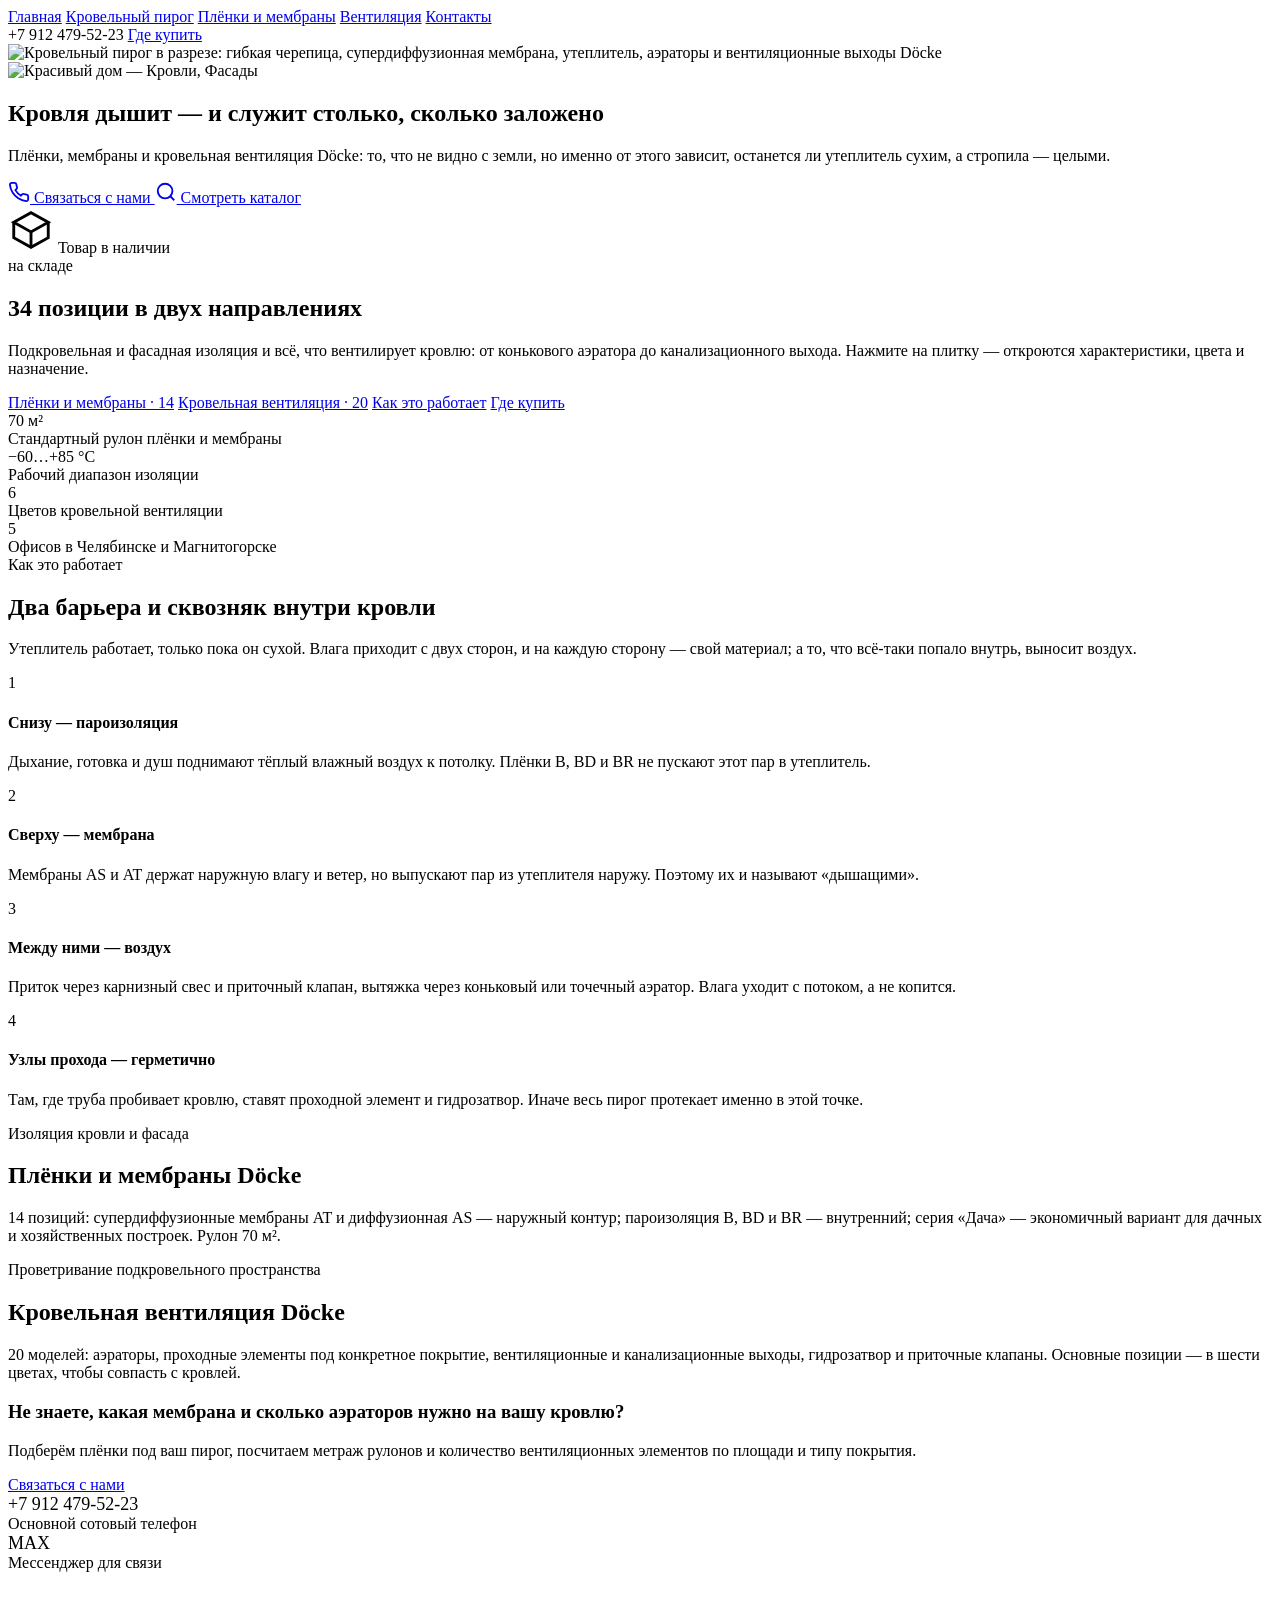
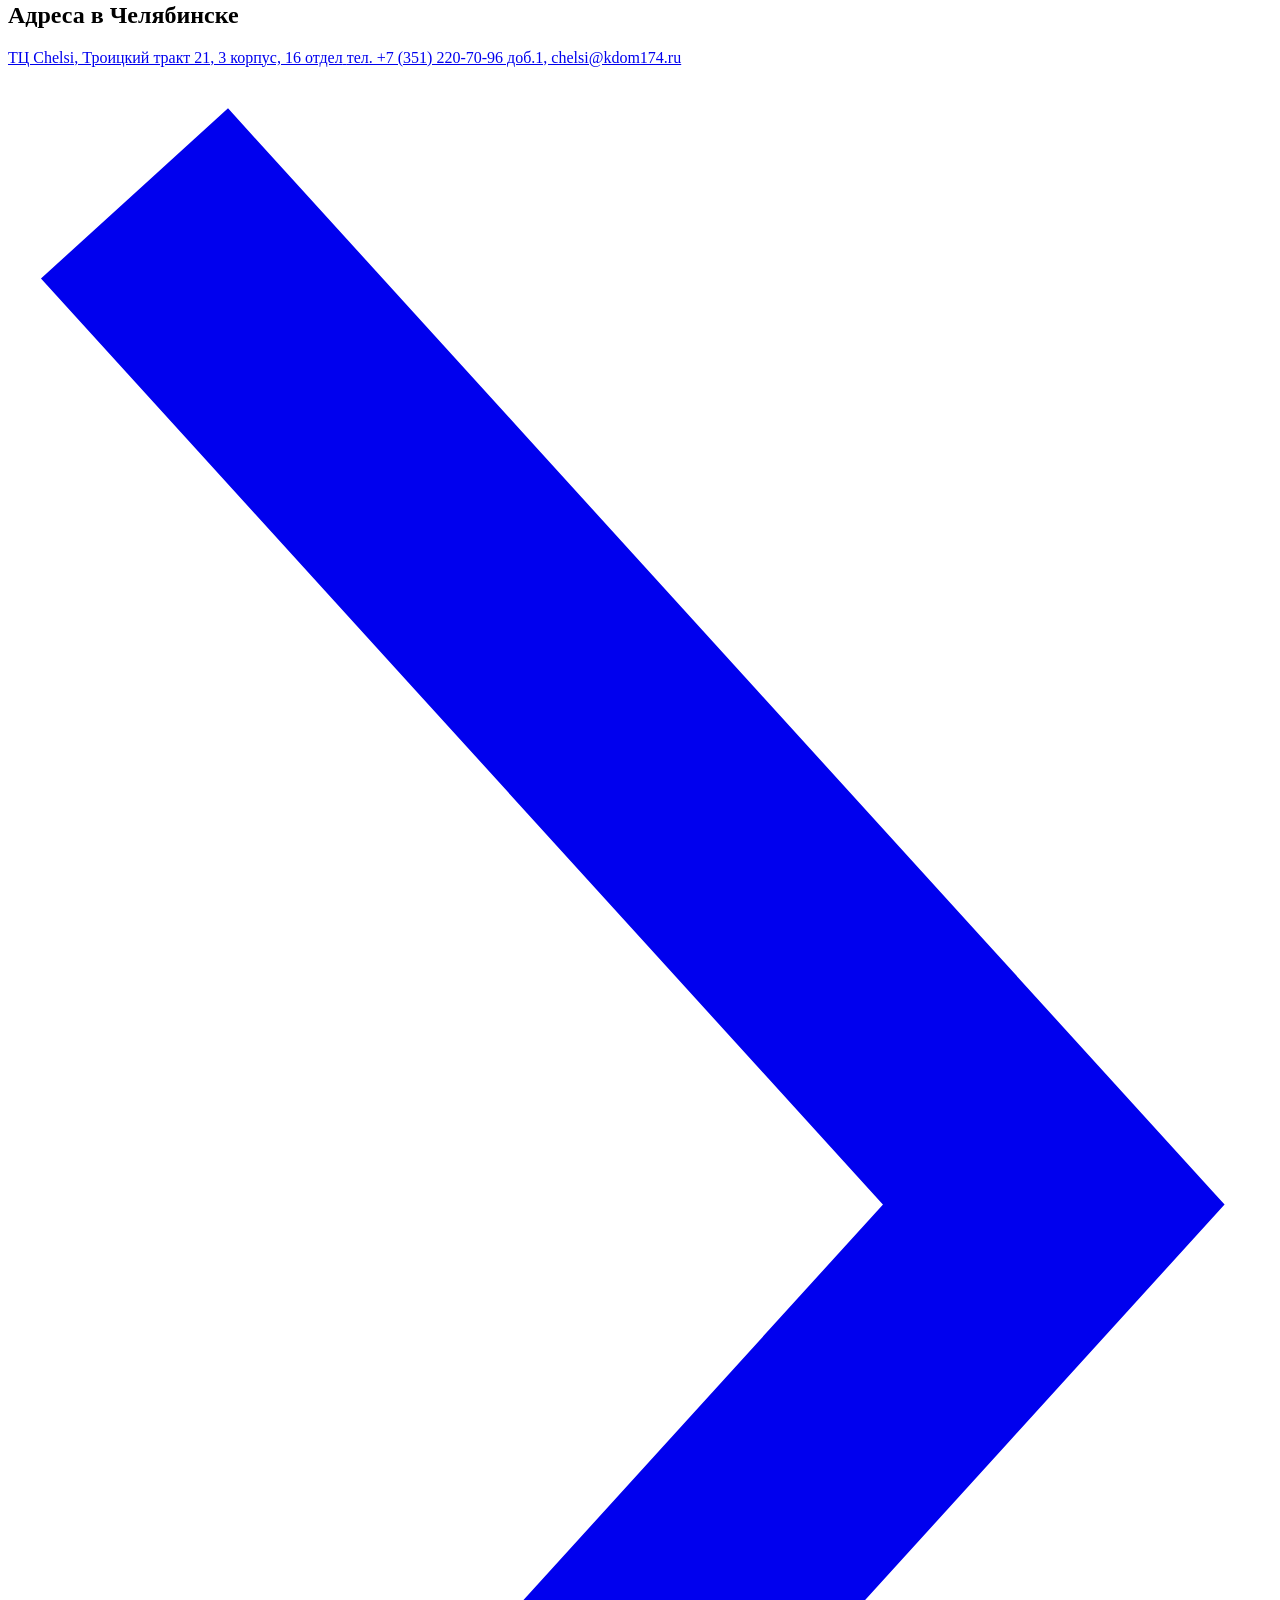
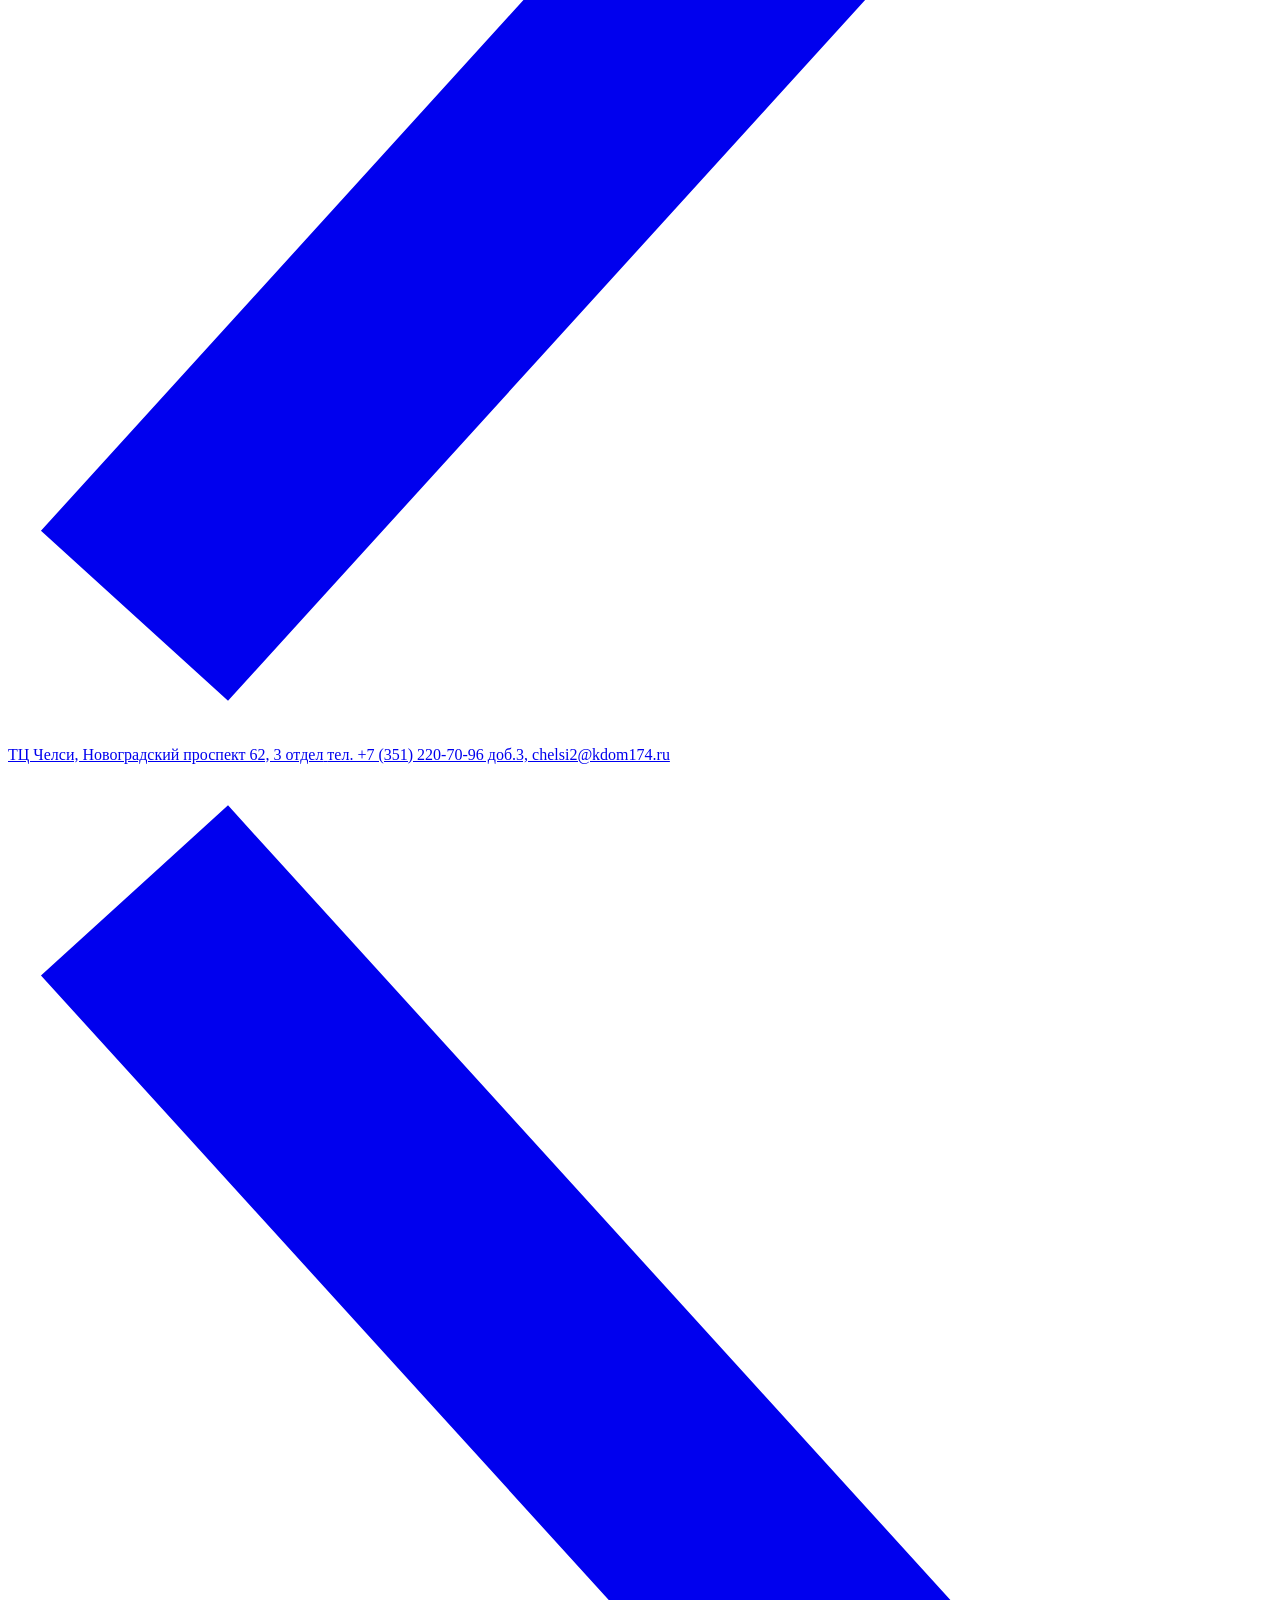
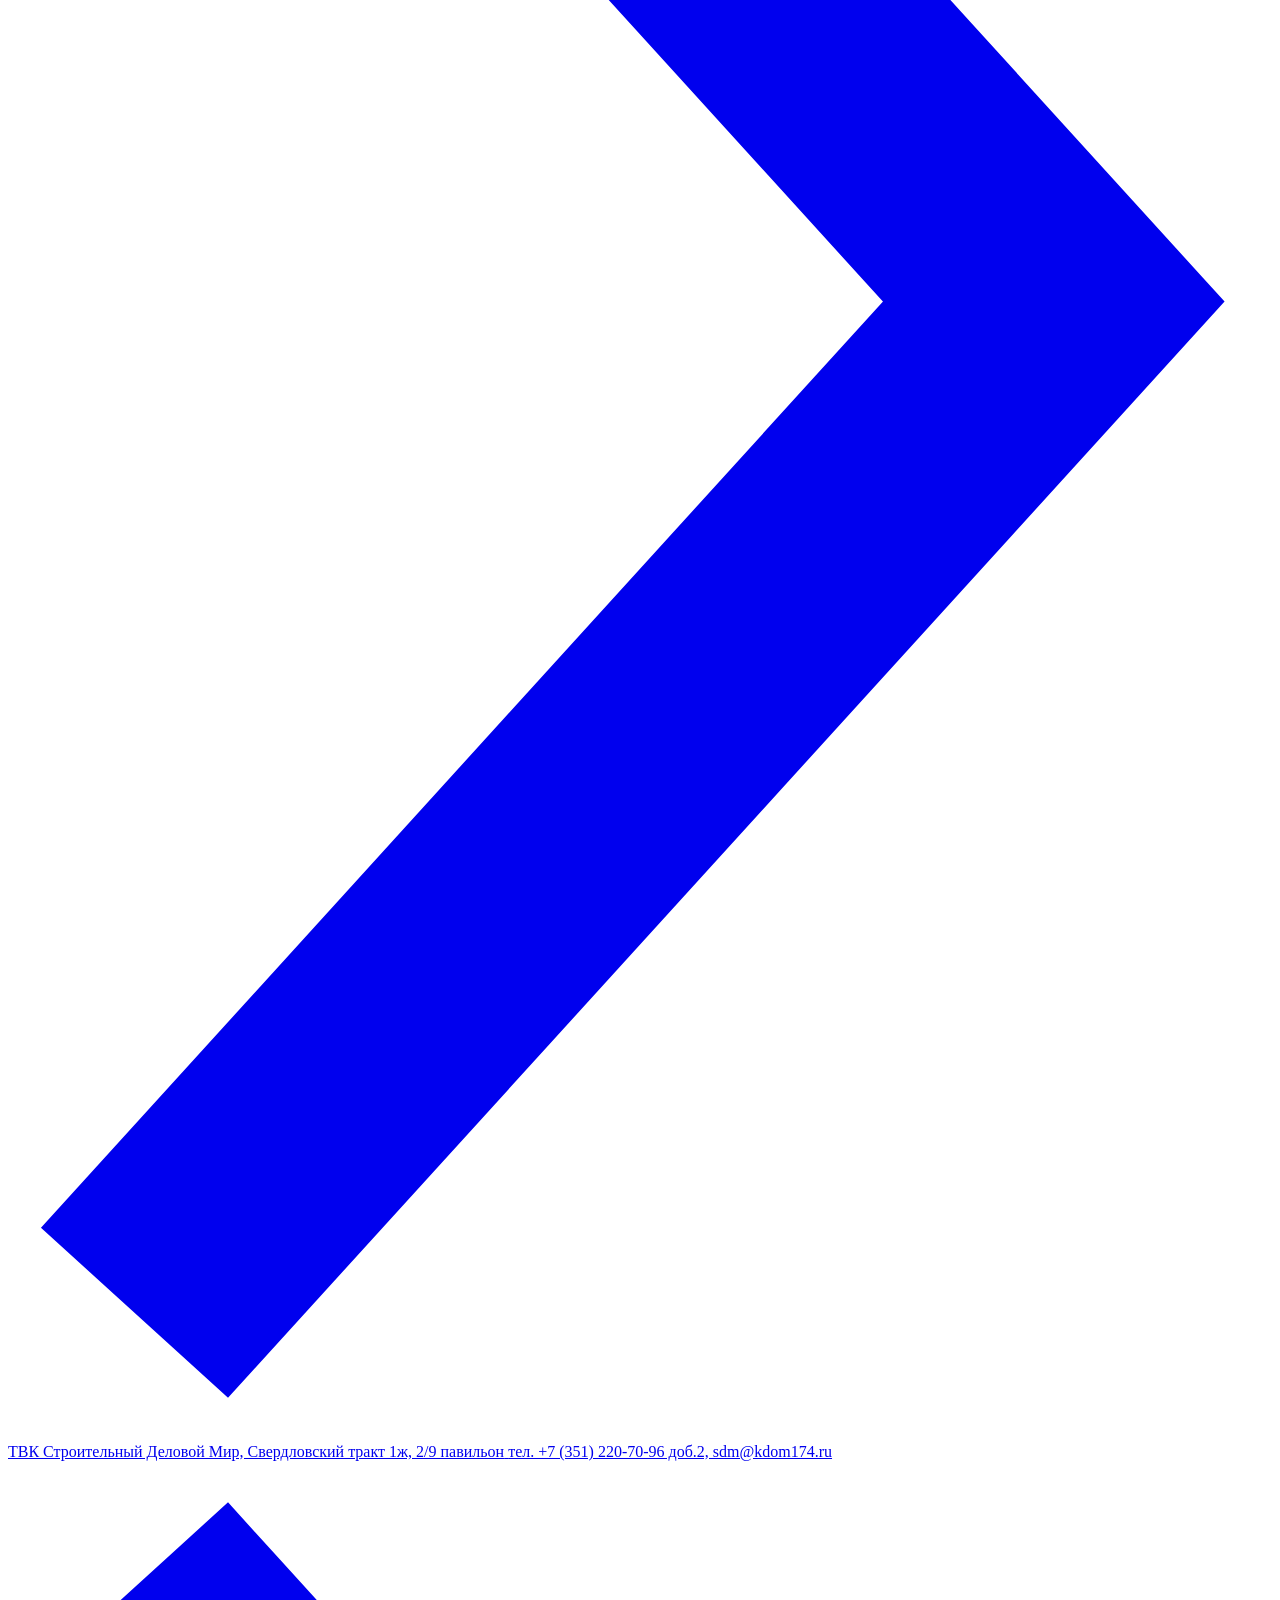
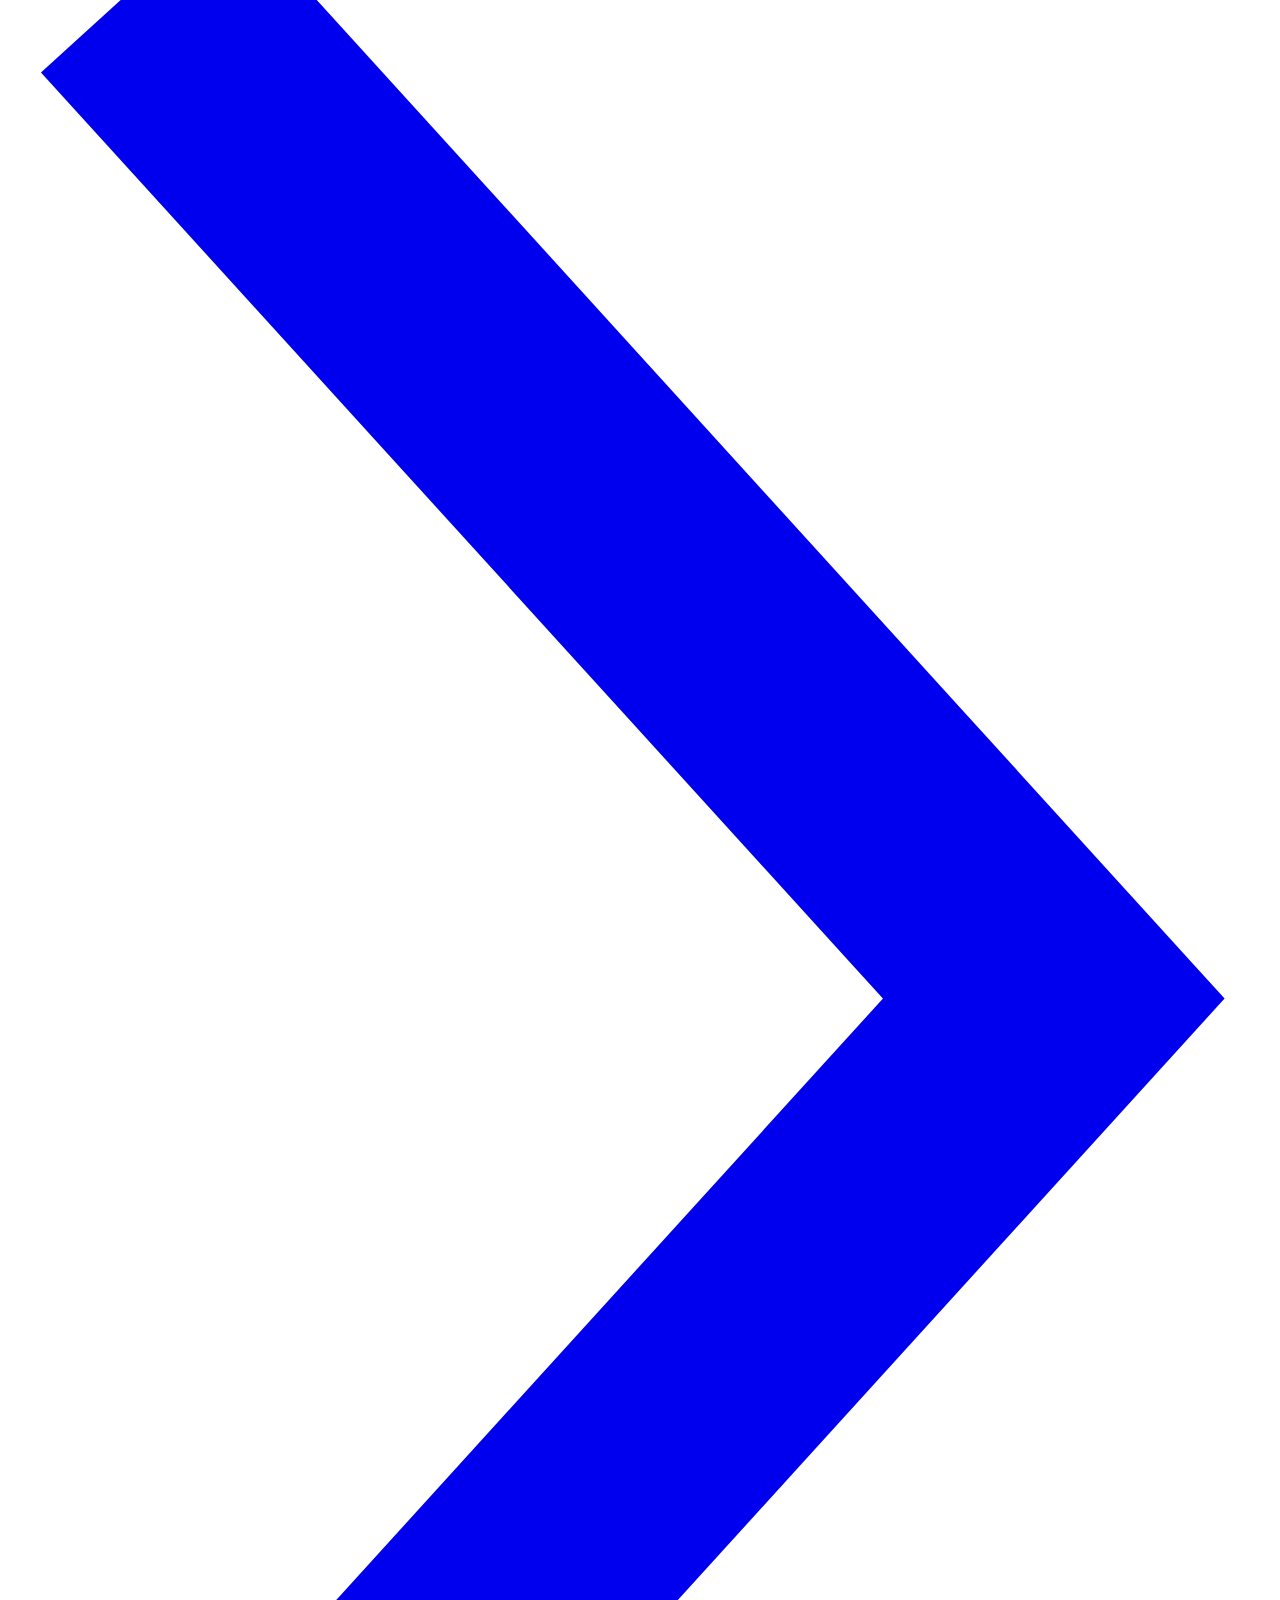
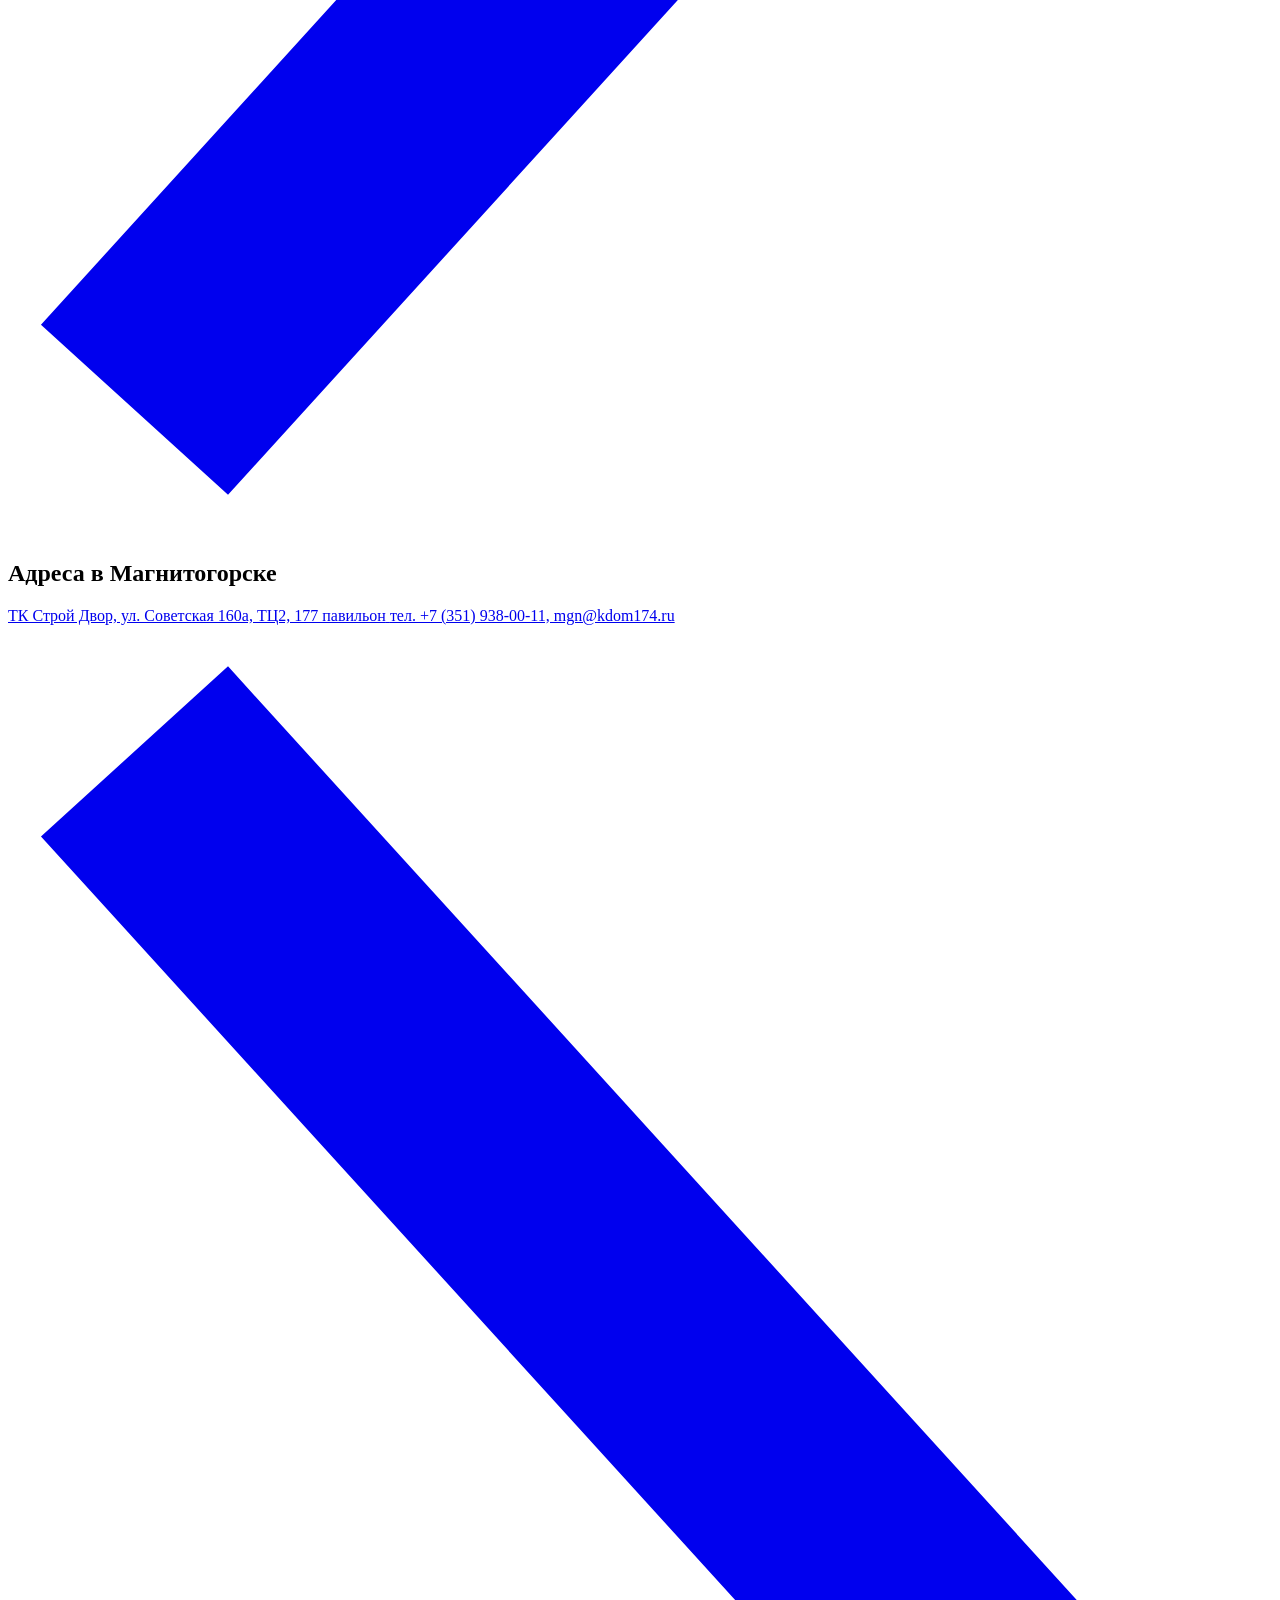
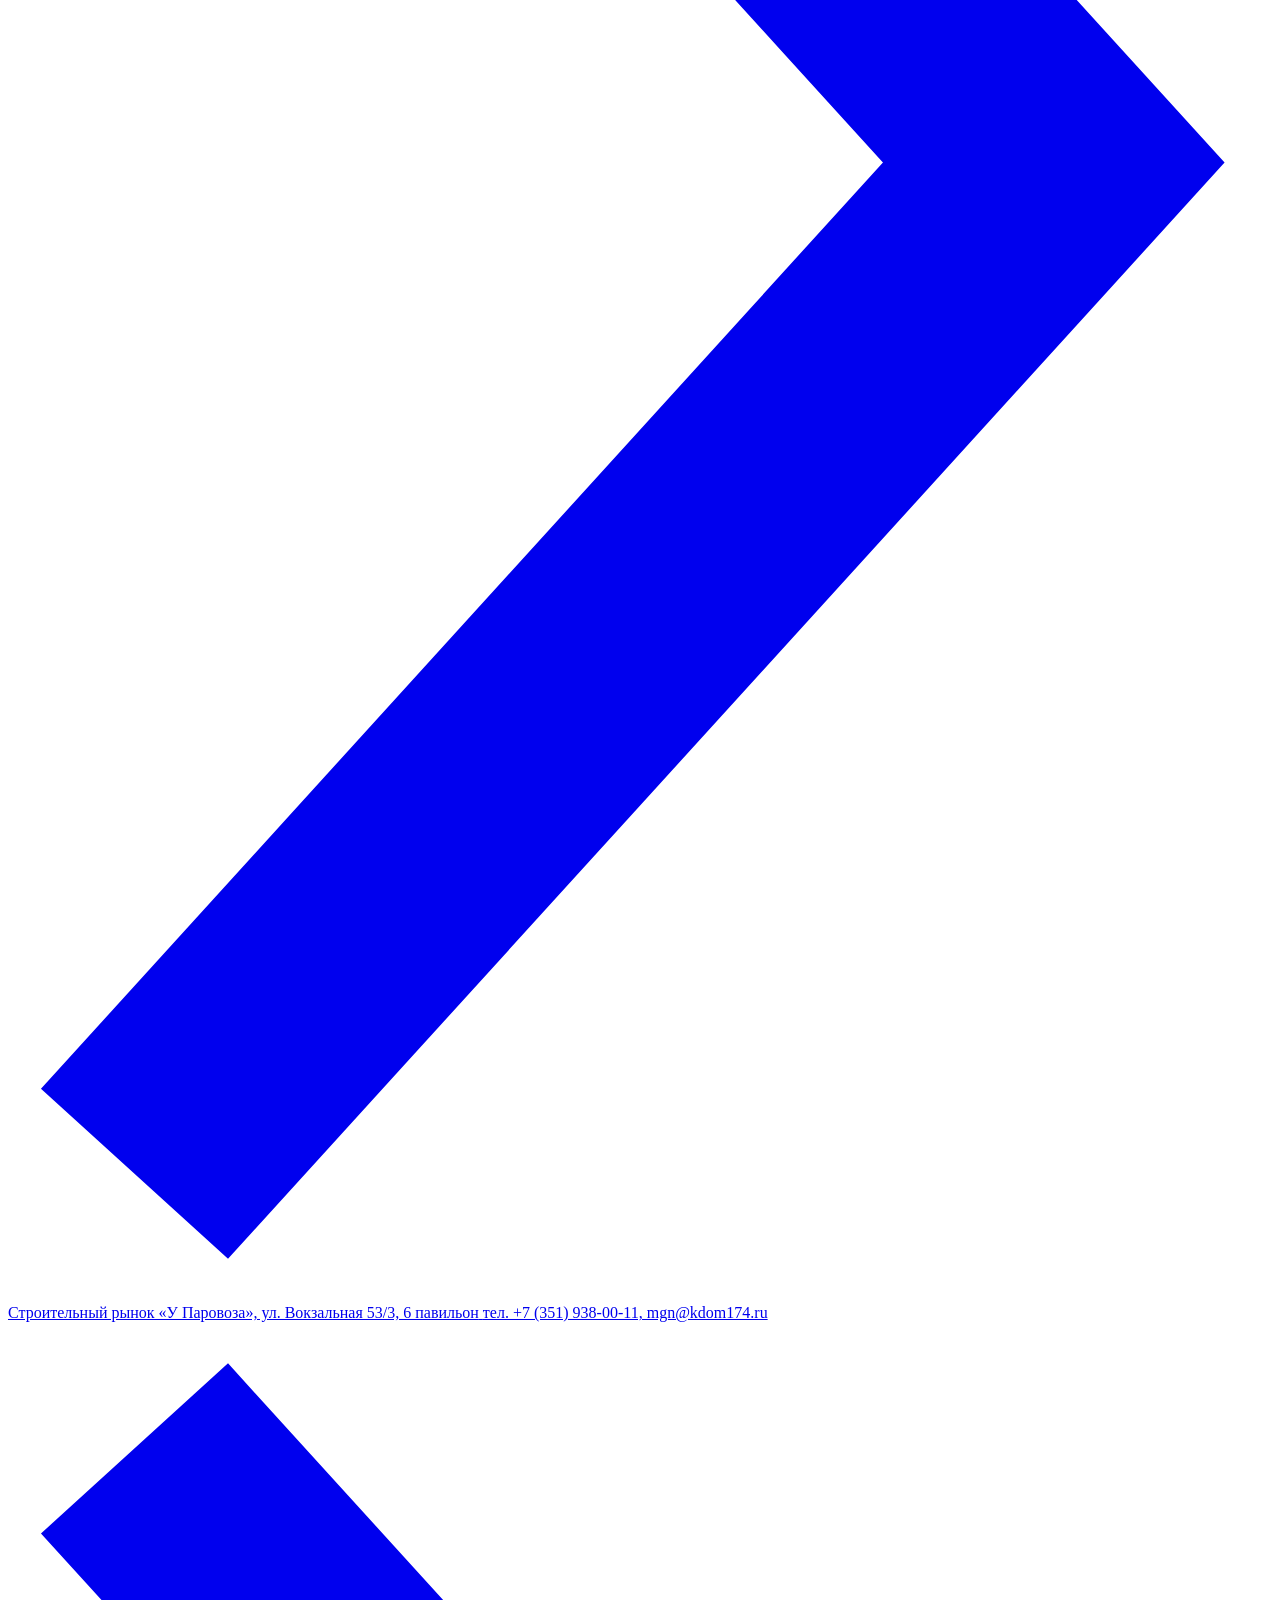
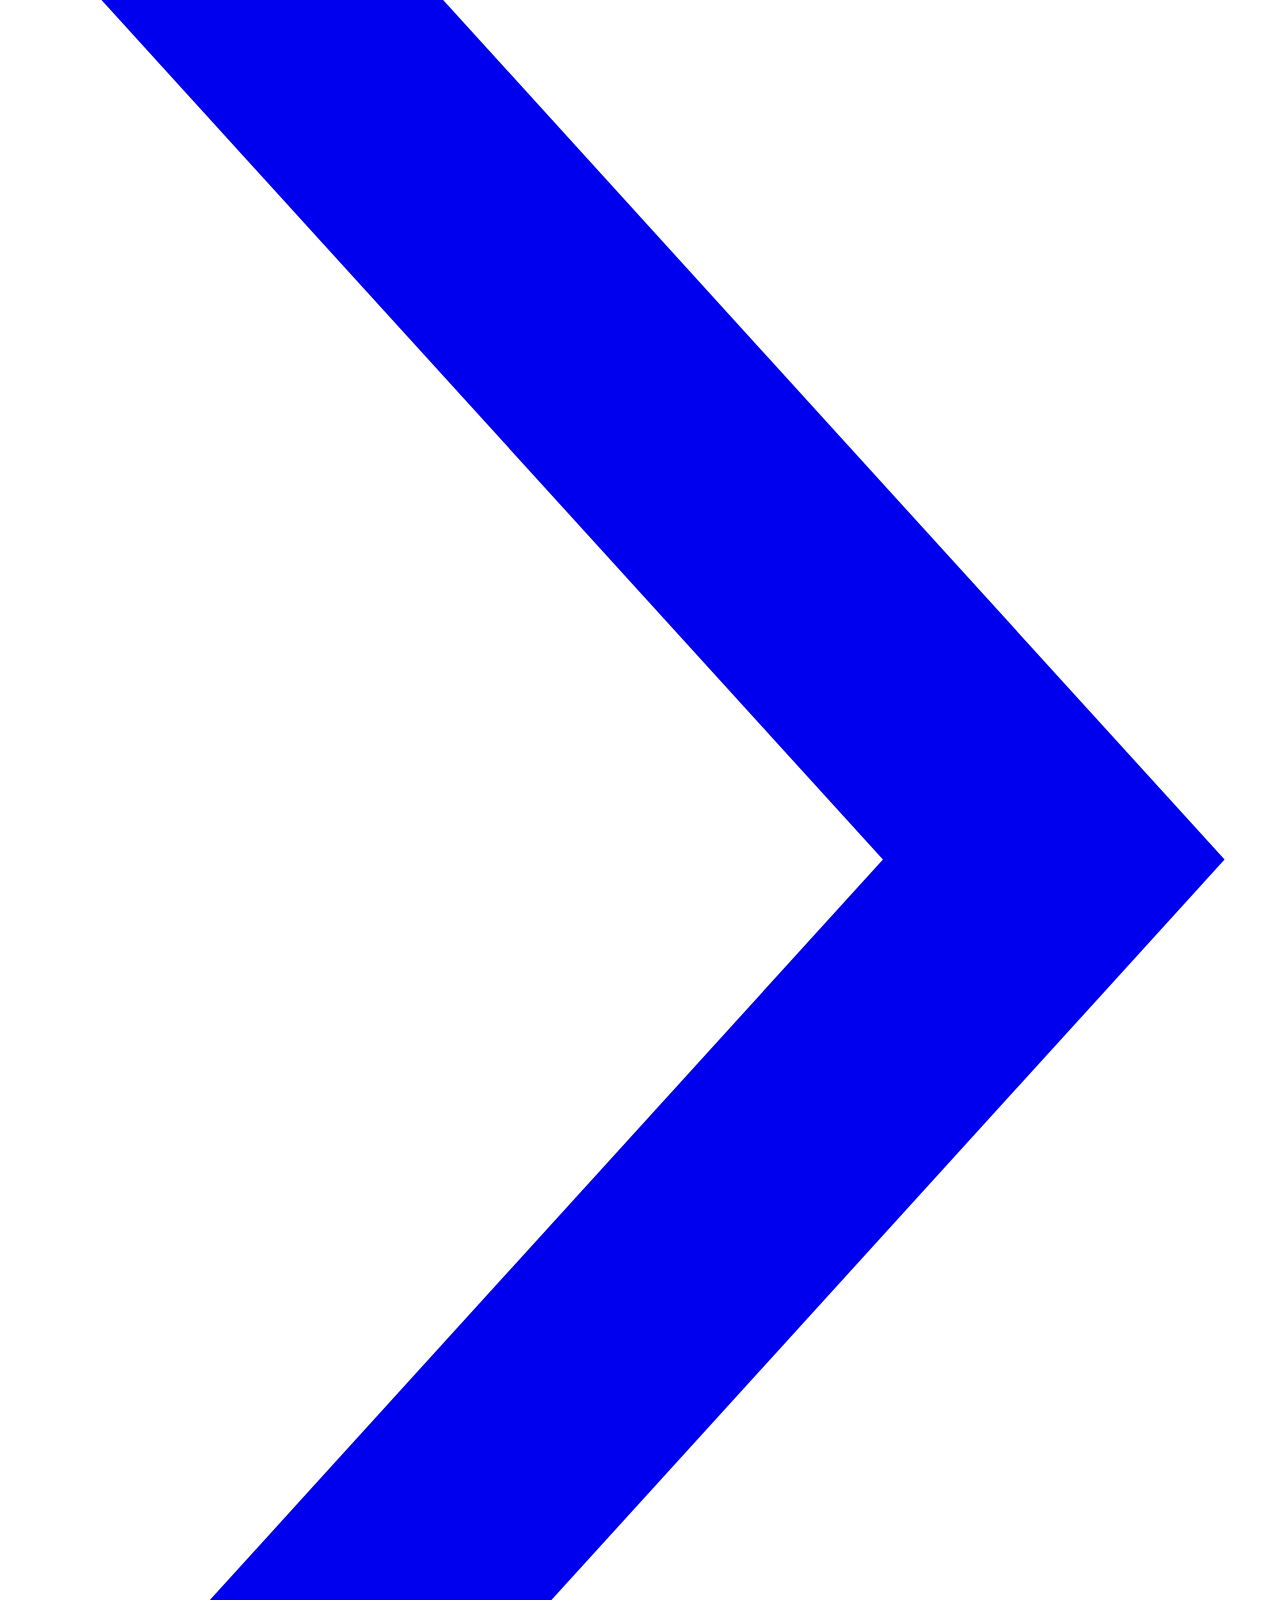
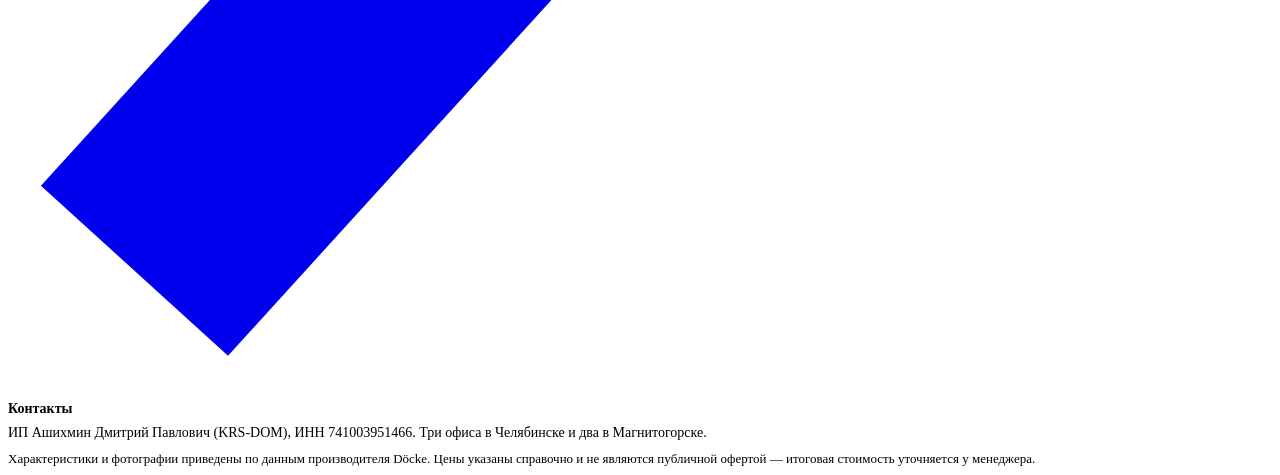
==== index.html @ 04b36fce "Плёнки, мембраны и вентиляция Döcke — страница" ====
<!doctype html>
<html lang="ru">
<head>
<meta charset="UTF-8">
<meta name="viewport" content="width=device-width, initial-scale=1">
<title>Плёнки, мембраны и кровельная вентиляция Döcke — купить в Челябинске и Магнитогорске | Красивый дом</title>
<meta name="description" content="Официальный дилер Döcke в Челябинске и Магнитогорске. Супердиффузионные мембраны AT и AS, пароизоляция BD, BR и B, серия «Дача», коньковые и точечные аэраторы, проходные элементы, вентиляционные и канализационные выходы. Характеристики, цвета, адреса офисов.">
<link rel="preconnect" href="https://fonts.googleapis.com">
<link href="https://fonts.googleapis.com/css2?family=Noto+Sans:wght@400;500;700;800&subset=cyrillic&display=swap" rel="stylesheet">
<link rel="stylesheet" href="assets/style.css?v=1">
</head>
<body>

<header class="site-header">
  <div class="container header-inner">
    <nav class="main-nav">
      <a href="#top">Главная</a>
      <a href="#pirog">Кровельный пирог</a>
      <a href="#films">Плёнки и мембраны</a>
      <a href="#vent">Вентиляция</a>
      <a href="#contacts">Контакты</a>
    </nav>
    <div class="header-contacts">
      <span class="header-phone">+7 912 479-52-23</span>
      <a href="#contacts" class="btn">Где купить</a>
    </div>
  </div>
</header>

<section class="hero-v2" id="top">
  <img class="hero-v2-bg" src="assets/images/hero/hero-krovelnyy-pirog.jpg" alt="Кровельный пирог в разрезе: гибкая черепица, супердиффузионная мембрана, утеплитель, аэраторы и вентиляционные выходы Döcke" style="object-position: 62% 50%">
  <div class="hero-v2-logo">
    <img src="assets/images/logo-krasiviydom-white.png" alt="Красивый дом — Кровли, Фасады">
  </div>
  <div class="container hero-v2-inner">
    <div class="hero-v2-text">
      <h1>Кровля дышит — <span class="accent">и служит столько, сколько заложено</span></h1>
      <div class="hero-v2-rule"></div>
      <p>Плёнки, мембраны и кровельная вентиляция Döcke: то, что не видно с земли, но именно от этого зависит, останется ли утеплитель сухим, а стропила — целыми.</p>
    </div>

    <div class="hero-v2-bottom">
      <div class="hero-v2-actions">
        <a href="#contacts" class="btn">
          <svg width="22" height="22" viewBox="0 0 24 24" fill="none" stroke="currentColor" stroke-width="2"><path d="M22 16.92v3a2 2 0 0 1-2.18 2 19.79 19.79 0 0 1-8.63-3.07 19.5 19.5 0 0 1-6-6 19.79 19.79 0 0 1-3.07-8.67A2 2 0 0 1 4.11 2h3a2 2 0 0 1 2 1.72c.127.96.362 1.903.7 2.81a2 2 0 0 1-.45 2.11L8.09 9.91a16 16 0 0 0 6 6l1.27-1.27a2 2 0 0 1 2.11-.45c.907.338 1.85.573 2.81.7A2 2 0 0 1 22 16.92Z"/></svg>
          Связаться с нами
        </a>
        <a href="#films" class="btn-outline">
          <svg width="22" height="22" viewBox="0 0 24 24" fill="none" stroke="currentColor" stroke-width="2"><circle cx="11" cy="11" r="8"/><path d="m21 21-4.35-4.35"/></svg>
          Смотреть каталог
        </a>
      </div>
      <div class="hero-v2-stock">
        <svg width="46" height="46" viewBox="0 0 24 24" fill="none" stroke="currentColor" stroke-width="1.5"><path d="M21 8 12 3 3 8l9 5 9-5Z"/><path d="M3 8v8l9 5 9-5V8"/><path d="M12 13v8"/></svg>
        <span>Товар в наличии<br>на складе</span>
      </div>
    </div>
  </div>
</section>

<section>
  <div class="container">
    <h2 class="section-title">34 позиции в двух направлениях</h2>
    <p class="section-sub">Подкровельная и фасадная изоляция и всё, что вентилирует кровлю: от конькового аэратора до канализационного выхода. Нажмите на плитку — откроются характеристики, цвета и назначение.</p>

    <div class="quick-nav">
      <a href="#films">Плёнки и мембраны · 14</a>
      <a href="#vent">Кровельная вентиляция · 20</a>
      <a href="#pirog">Как это работает</a>
      <a href="#contacts">Где купить</a>
    </div>

    <div class="spec-grid" style="margin-top:0">
      <div class="spec-item"><div class="val">70 м²</div><div class="lbl">Стандартный рулон плёнки и мембраны</div></div>
      <div class="spec-item"><div class="val">−60…+85 °C</div><div class="lbl">Рабочий диапазон изоляции</div></div>
      <div class="spec-item"><div class="val">6</div><div class="lbl">Цветов кровельной вентиляции</div></div>
      <div class="spec-item"><div class="val">5</div><div class="lbl">Офисов в Челябинске и Магнитогорске</div></div>
    </div>
  </div>
</section>

<section class="alt" id="pirog">
  <div class="container">
    <div><span class="tag">Как это работает</span></div>
    <h2 class="section-title">Два барьера и сквозняк внутри кровли</h2>
    <p class="section-sub">Утеплитель работает, только пока он сухой. Влага приходит с двух сторон, и на каждую сторону — свой материал; а то, что всё-таки попало внутрь, выносит воздух.</p>
    <div class="advantages">
      <div class="advantage">
        <div class="num">1</div>
        <h4>Снизу — пароизоляция</h4>
        <p>Дыхание, готовка и душ поднимают тёплый влажный воздух к потолку. Плёнки B, BD и BR не пускают этот пар в утеплитель.</p>
      </div>
      <div class="advantage">
        <div class="num">2</div>
        <h4>Сверху — мембрана</h4>
        <p>Мембраны AS и AT держат наружную влагу и ветер, но выпускают пар из утеплителя наружу. Поэтому их и называют «дышащими».</p>
      </div>
      <div class="advantage">
        <div class="num">3</div>
        <h4>Между ними — воздух</h4>
        <p>Приток через карнизный свес и приточный клапан, вытяжка через коньковый или точечный аэратор. Влага уходит с потоком, а не копится.</p>
      </div>
      <div class="advantage">
        <div class="num">4</div>
        <h4>Узлы прохода — герметично</h4>
        <p>Там, где труба пробивает кровлю, ставят проходной элемент и гидрозатвор. Иначе весь пирог протекает именно в этой точке.</p>
      </div>
    </div>
  </div>
</section>

<section id="films">
  <div class="container">
    <div><span class="tag">Изоляция кровли и фасада</span></div>
    <h2 class="section-title">Плёнки и мембраны Döcke</h2>
    <p class="section-sub">14 позиций: супердиффузионные мембраны AT и диффузионная AS — наружный контур; пароизоляция B, BD и BR — внутренний; серия «Дача» — экономичный вариант для дачных и хозяйственных построек. Рулон 70 м².</p>
    <div id="films-grid"></div>
  </div>
</section>

<section class="alt" id="vent">
  <div class="container">
    <div><span class="tag">Проветривание подкровельного пространства</span></div>
    <h2 class="section-title">Кровельная вентиляция Döcke</h2>
    <p class="section-sub">20 моделей: аэраторы, проходные элементы под конкретное покрытие, вентиляционные и канализационные выходы, гидрозатвор и приточные клапаны. Основные позиции — в шести цветах, чтобы совпасть с кровлей.</p>
    <div id="vent-grid"></div>
  </div>
</section>

<section>
  <div class="container">
    <div class="cta-band">
      <div>
        <h3>Не знаете, какая мембрана и сколько аэраторов нужно на вашу кровлю?</h3>
        <p>Подберём плёнки под ваш пирог, посчитаем метраж рулонов и количество вентиляционных элементов по площади и типу покрытия.</p>
      </div>
      <a href="#contacts" class="btn">Связаться с нами</a>
    </div>
  </div>
</section>

<section class="addr-section" id="contacts">
  <div class="container">
    <div class="spec-grid" style="grid-template-columns: repeat(auto-fit, minmax(240px,1fr)); margin-bottom:30px">
      <div class="spec-item">
        <div class="val" style="font-size:18px">+7 912 479-52-23</div>
        <div class="lbl">Основной сотовый телефон</div>
      </div>
      <div class="spec-item">
        <div class="val" style="font-size:18px">MAX</div>
        <div class="lbl">Мессенджер для связи</div>
      </div>
    </div>

    <h2 class="addr-heading">Адреса в Челябинске</h2>
    <div class="addr-list">
      <a class="addr-btn" href="https://yandex.ru/maps/-/CPV6jSyN" target="_blank" rel="noopener">
        <span class="addr-btn-text">
          <span class="addr-btn-title">ТЦ Chelsi, Троицкий тракт 21, 3 корпус, 16 отдел</span>
          <span class="addr-btn-descr">тел. +7 (351) 220-70-96 доб.1, chelsi@kdom174.ru</span>
        </span>
        <span class="addr-btn-arrow"><svg viewBox="0 0 10 18" fill="none" xmlns="http://www.w3.org/2000/svg"><path d="M1.00071 1L8.27344 9L1.00071 17" stroke="currentColor" stroke-width="2"/></svg></span>
      </a>
      <a class="addr-btn" href="https://yandex.ru/maps/-/CPV6jDYJ" target="_blank" rel="noopener">
        <span class="addr-btn-text">
          <span class="addr-btn-title">ТЦ Челси, Новоградский проспект 62, 3 отдел</span>
          <span class="addr-btn-descr">тел. +7 (351) 220-70-96 доб.3, chelsi2@kdom174.ru</span>
        </span>
        <span class="addr-btn-arrow"><svg viewBox="0 0 10 18" fill="none" xmlns="http://www.w3.org/2000/svg"><path d="M1.00071 1L8.27344 9L1.00071 17" stroke="currentColor" stroke-width="2"/></svg></span>
      </a>
      <a class="addr-btn" href="https://yandex.ru/maps/-/CPV6jP55" target="_blank" rel="noopener">
        <span class="addr-btn-text">
          <span class="addr-btn-title">ТВК Строительный Деловой Мир, Свердловский тракт 1ж, 2/9 павильон</span>
          <span class="addr-btn-descr">тел. +7 (351) 220-70-96 доб.2, sdm@kdom174.ru</span>
        </span>
        <span class="addr-btn-arrow"><svg viewBox="0 0 10 18" fill="none" xmlns="http://www.w3.org/2000/svg"><path d="M1.00071 1L8.27344 9L1.00071 17" stroke="currentColor" stroke-width="2"/></svg></span>
      </a>
    </div>
    <h2 class="addr-heading">Адреса в Магнитогорске</h2>
    <div class="addr-list">
      <a class="addr-btn" href="https://yandex.ru/maps/-/CPV6fX35" target="_blank" rel="noopener">
        <span class="addr-btn-text">
          <span class="addr-btn-title">ТК Строй Двор, ул. Советская 160а, ТЦ2, 177 павильон</span>
          <span class="addr-btn-descr">тел. +7 (351) 938-00-11, mgn@kdom174.ru</span>
        </span>
        <span class="addr-btn-arrow"><svg viewBox="0 0 10 18" fill="none" xmlns="http://www.w3.org/2000/svg"><path d="M1.00071 1L8.27344 9L1.00071 17" stroke="currentColor" stroke-width="2"/></svg></span>
      </a>
      <a class="addr-btn" href="https://yandex.ru/maps/-/CPV6f85S" target="_blank" rel="noopener">
        <span class="addr-btn-text">
          <span class="addr-btn-title">Строительный рынок «У Паровоза», ул. Вокзальная 53/3, 6 павильон</span>
          <span class="addr-btn-descr">тел. +7 (351) 938-00-11, mgn@kdom174.ru</span>
        </span>
        <span class="addr-btn-arrow"><svg viewBox="0 0 10 18" fill="none" xmlns="http://www.w3.org/2000/svg"><path d="M1.00071 1L8.27344 9L1.00071 17" stroke="currentColor" stroke-width="2"/></svg></span>
      </a>
    </div>
  </div>
</section>

<footer class="site-footer">
  <div class="container">
    <h4 style="margin:0 0 8px;color:var(--gold);font-size:14px">Контакты</h4>
    <p style="margin:0;color:var(--muted);font-size:14px">ИП Ашихмин Дмитрий Павлович (KRS-DOM), ИНН 741003951466. Три офиса в Челябинске и два в Магнитогорске.</p>
    <p style="margin:10px 0 0;color:var(--muted-2);font-size:13px">Характеристики и фотографии приведены по данным производителя Döcke. Цены указаны справочно и не являются публичной офертой — итоговая стоимость уточняется у менеджера.</p>
  </div>
</footer>

<script src="assets/data.js?v=1"></script>
<script src="assets/site.js?v=1"></script>
<script>
/* ==================================================================
   Ц Е Н Ы   —   м е н я ю т с я   з д е с ь

   Правьте только число в кавычках справа: было "1200" — стало "1350".
   Всё остальное в строке (название слева, двоеточие, запятая в конце)
   не трогайте.

   Пустые кавычки ""  — на плитке будет «Цена по запросу».
   Цена показывается как «от <число> ₽».
   После правки: «Сохранить и закрыть» -> «Опубликовать».
   ================================================================== */
var DK_PRICE_UNIT = '₽';

var DK_PRICES = {

  /* ---------- Мембраны Döcke (рулон 70 м²) ---------- */
  'Супердиффузионная мембрана AT 200 EL':  '',
  'Супердиффузионная мембрана AT 150 EL':  '',
  'Супердиффузионная мембрана AT 130 EL':  '',
  'Супердиффузионная мембрана AT 115':     '',
  'Супердиффузионная мембрана AT 90':      '',
  'Диффузионная мембрана AS 90':           '',

  /* ---------- Плёнки Döcke (рулон 70 м²) ---------- */
  'Пароизоляция BD 100':                   '',
  'Пароизоляция BD 80':                    '',
  'Пароизоляция BR 90 с теплоотражением':  '',
  'Пароизоляция B 70':                     '',

  /* ---------- Серия «Дача» (рулон 70 м²) ---------- */
  'Мембрана «Дача» A':                     '',
  'Плёнка «Дача» B':                       '',
  'Плёнка «Дача» C':                       '',
  'Плёнка «Дача» D усиленная':             '',

  /* ---------- Аэраторы ---------- */
  'Коньковый аэратор':                     '',
  'Фильтр для конькового аэратора':        '',
  'Точечный аэратор MONTERREY':            '',
  'Точечный аэратор NEXT':                 '',
  'Точечный аэратор ROOT':                 '',
  'Трубный аэратор 110/650':               '',

  /* ---------- Проходные элементы ---------- */
  'Проходной элемент MONTERREY':           '',
  'Проходной элемент NEXT':                '',
  'Проходной элемент ROOT':                '',

  /* ---------- Вентиляционные выходы ---------- */
  'Труба ИЗЛ-125/700':                     '',
  'Колпак ИЗЛ-125/700':                    '',
  'Труба ИЗЛ-160/700':                     '',
  'Колпак ИЗЛ-160/700':                    '',

  /* ---------- Канализационные выходы ---------- */
  'Труба ИЗЛ-110/500 (канализация)':       '',
  'Колпак ИЗЛ-110/500':                    '',
  'Труба НИ-110/500':                      '',
  'Колпак НИ-110/500':                     '',

  /* ---------- Доборные узлы ---------- */
  'Гидрозатвор 172×250':                   '',
  'Приточный клапан К-500':                '',
  'Приточный клапан К-700':                ''
};
/* ================ конец блока цен ================================= */

if (typeof applyPrices === 'function') {
  applyPrices(DK_PRICES, DK_PRICE_UNIT, [FILMS, VENT]);
}
renderSection('films', FILMS);
renderSection('vent', VENT);
initModelModal();
</script>
</body>
</html>
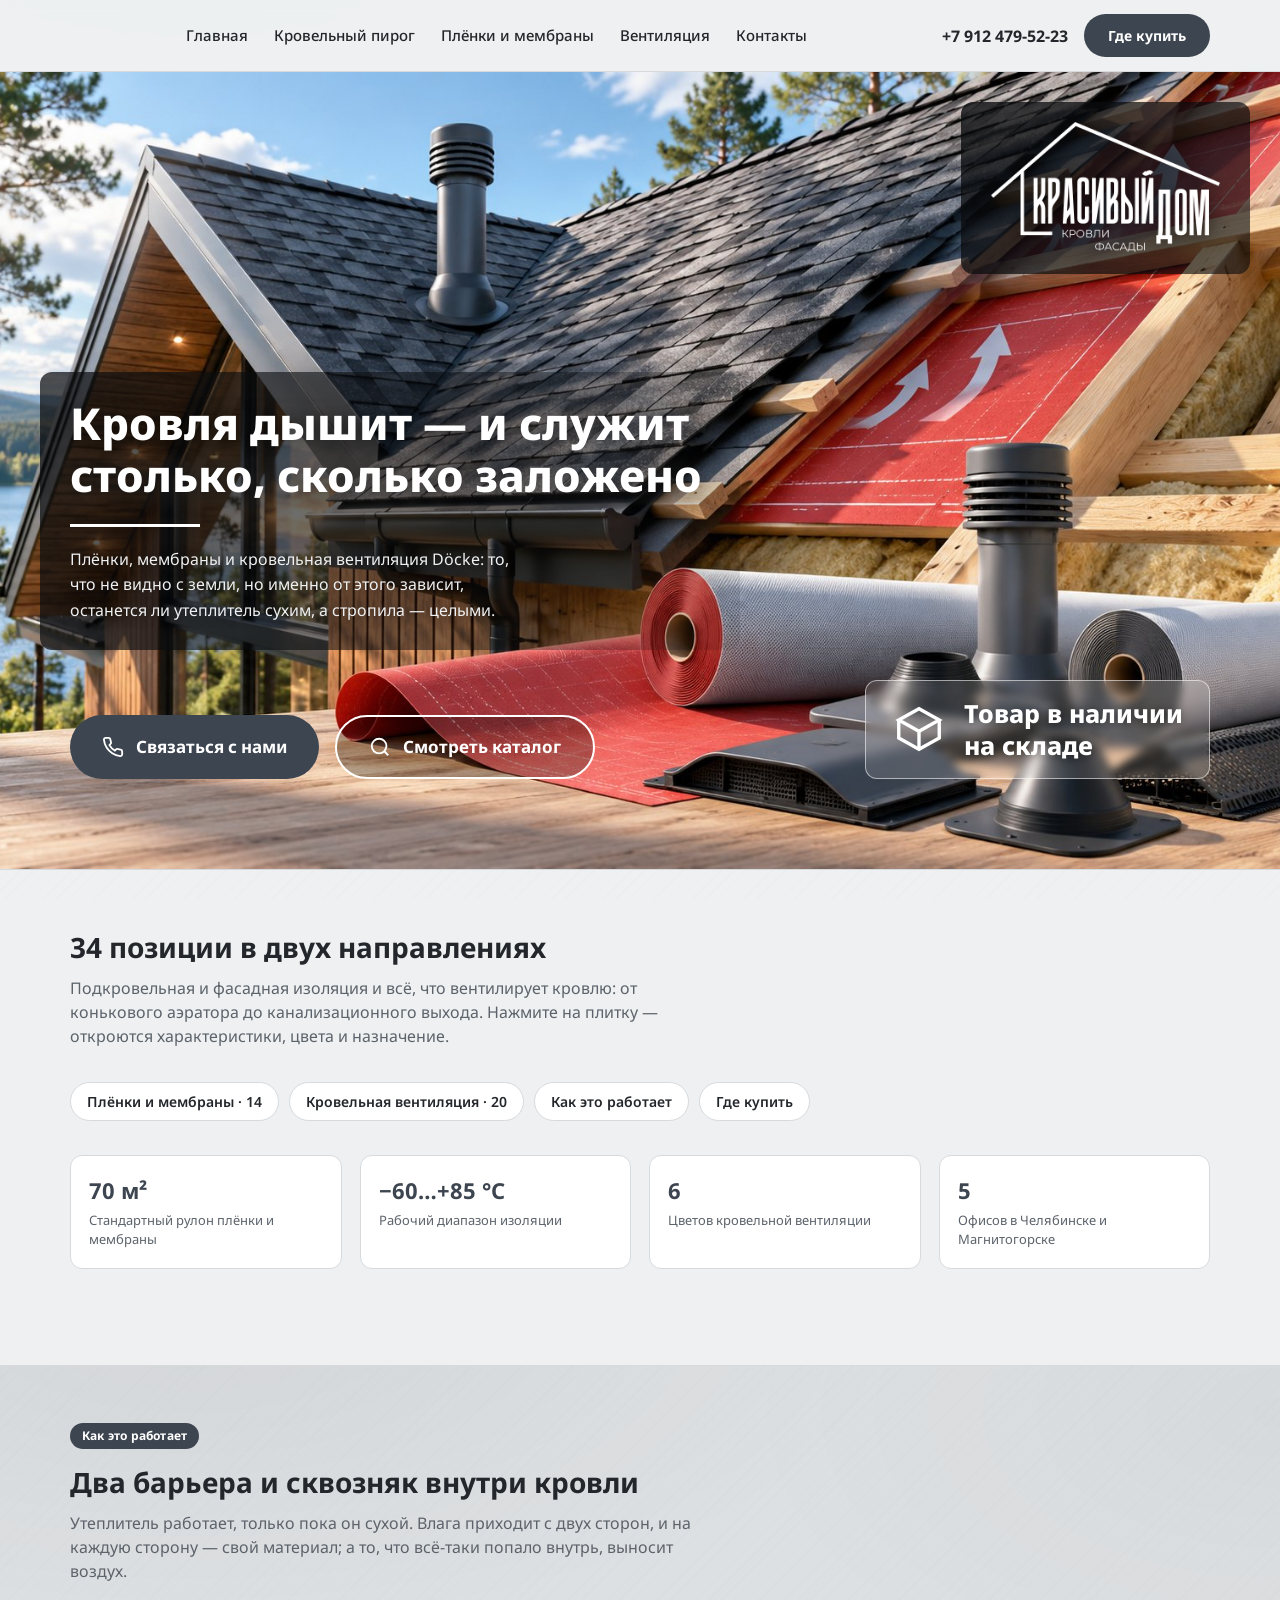
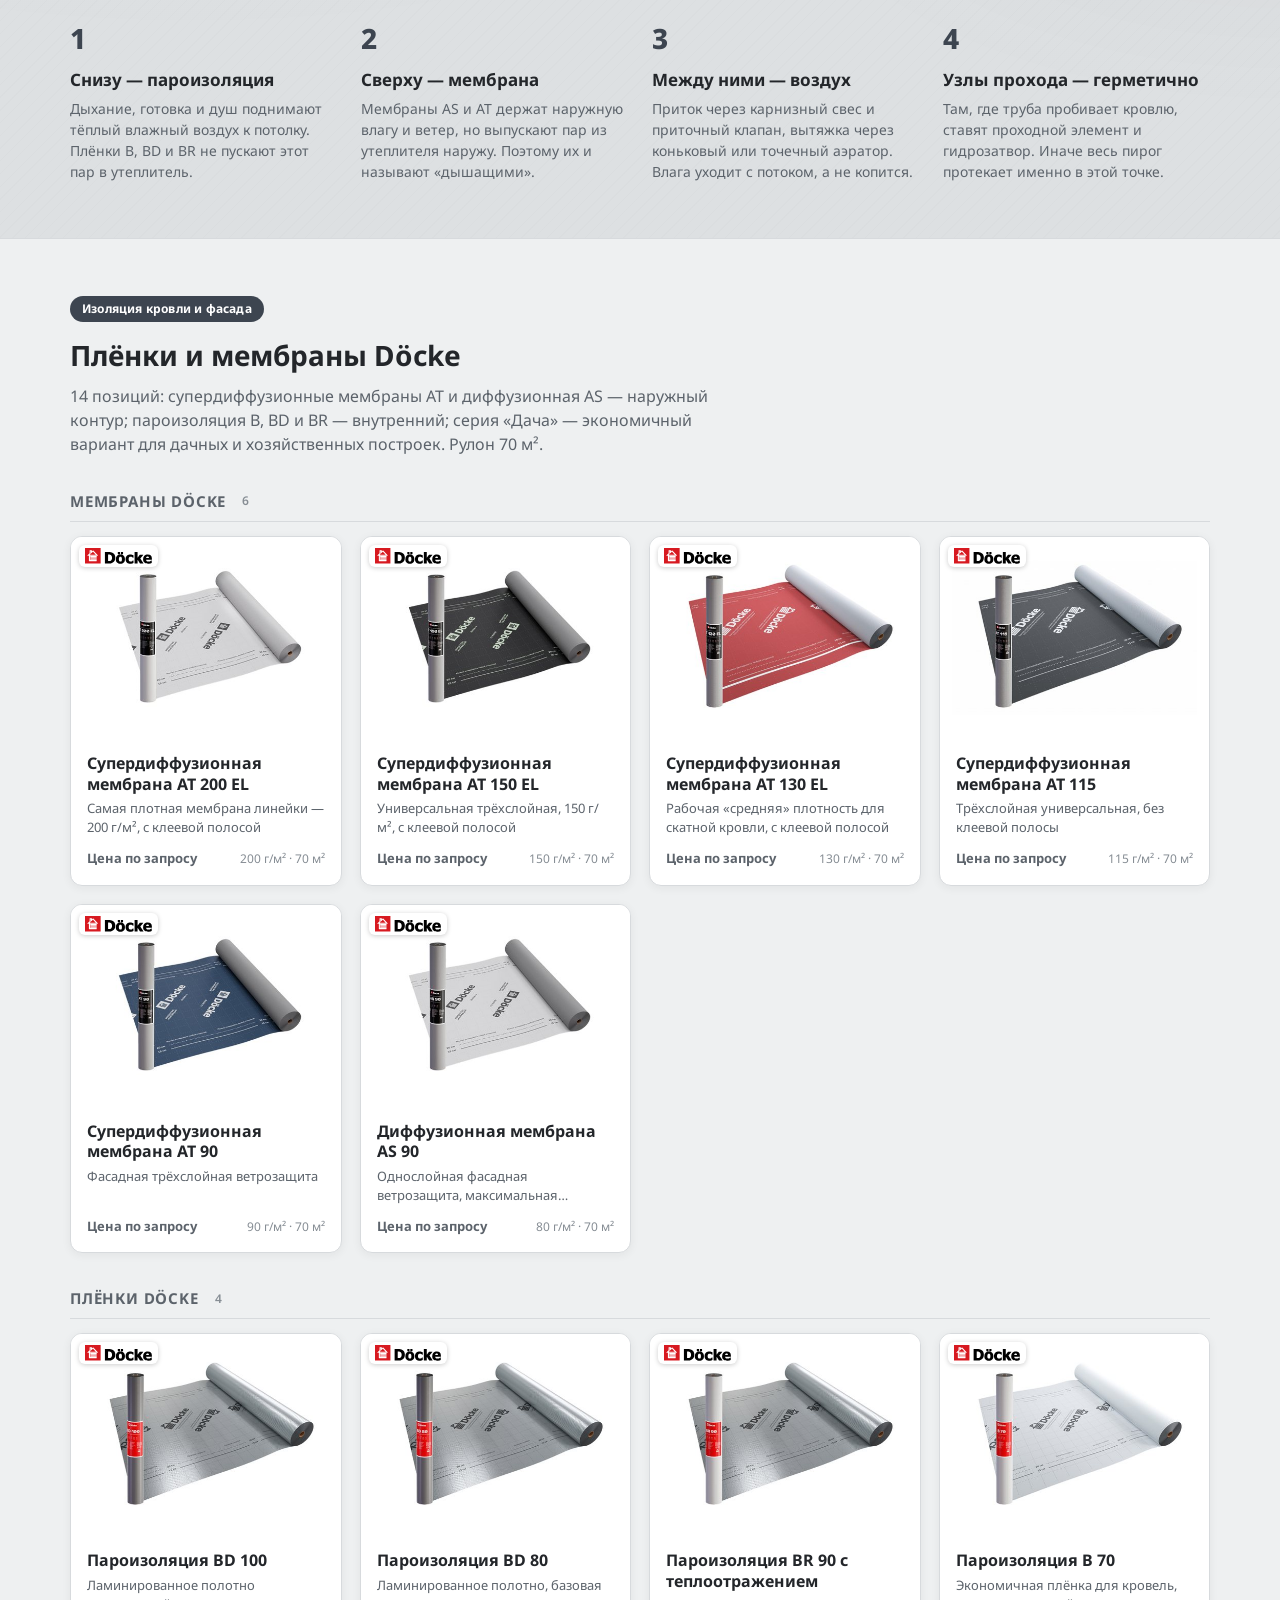
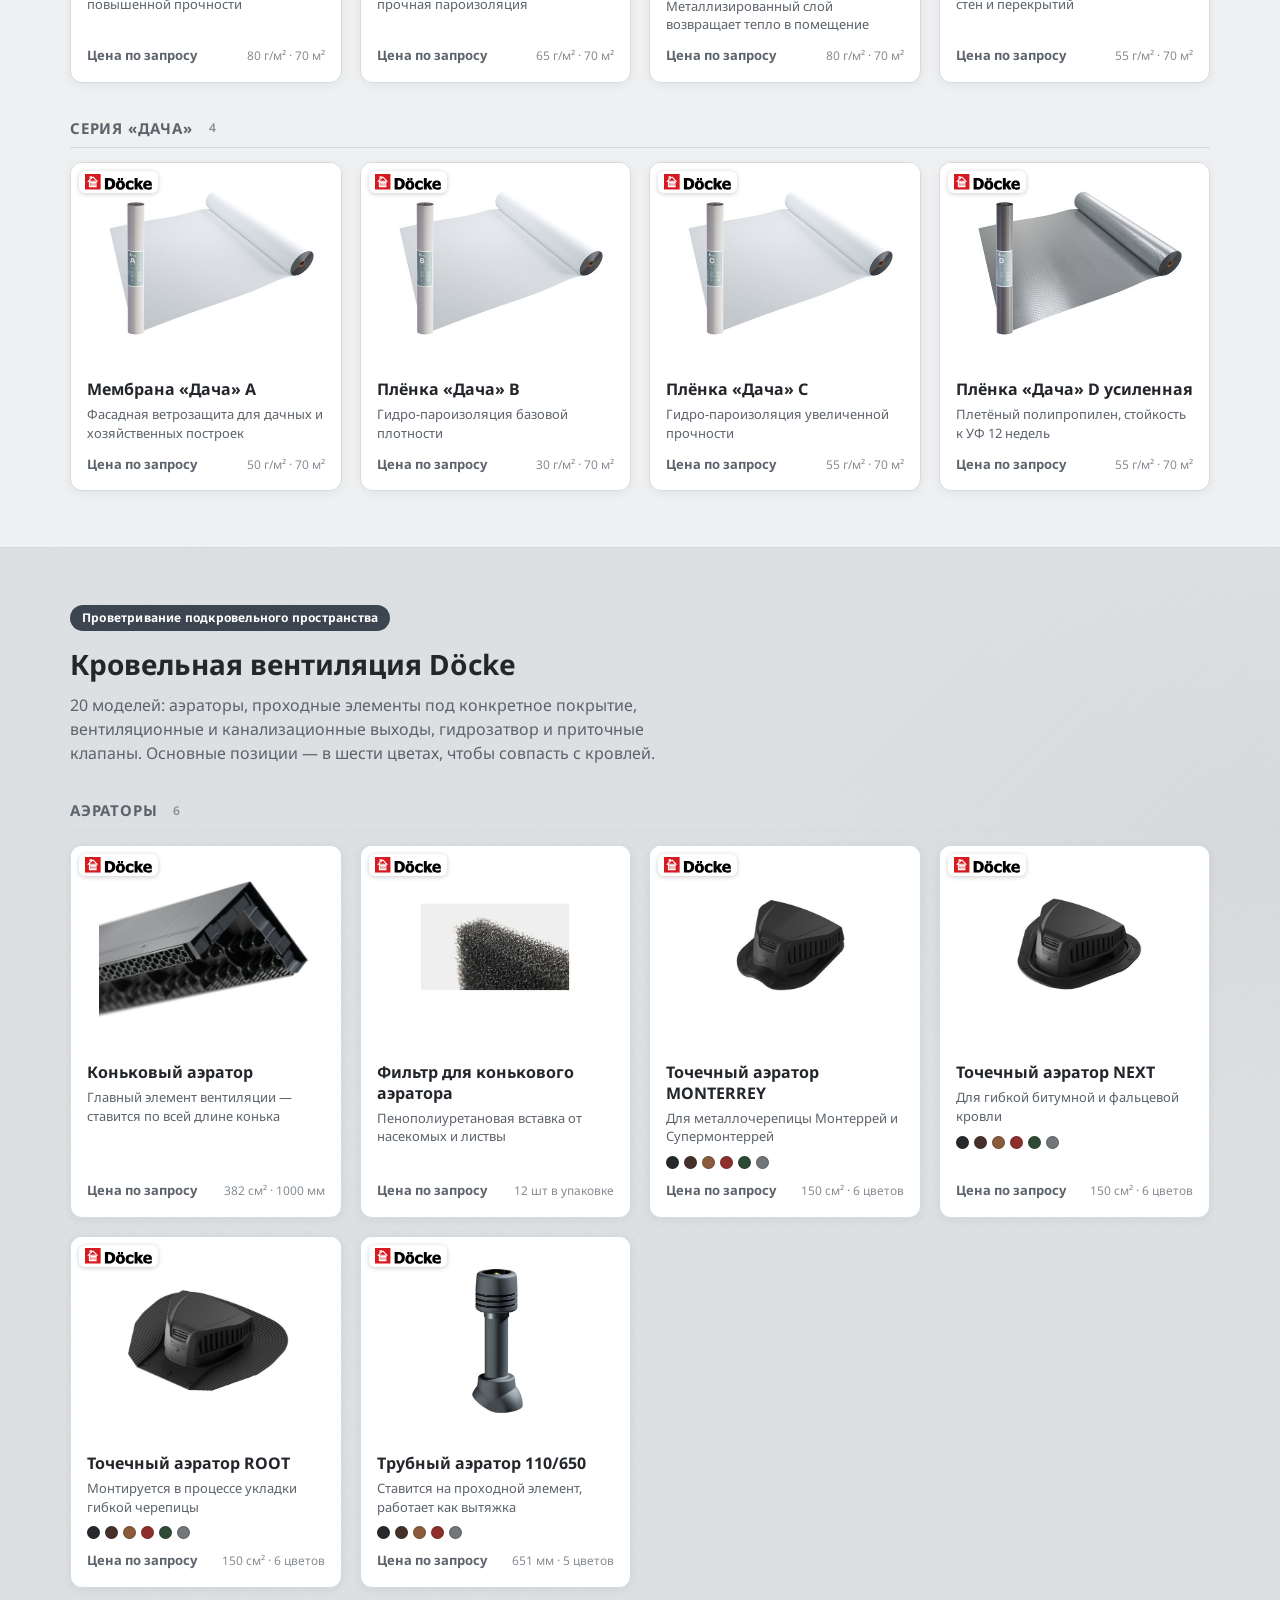
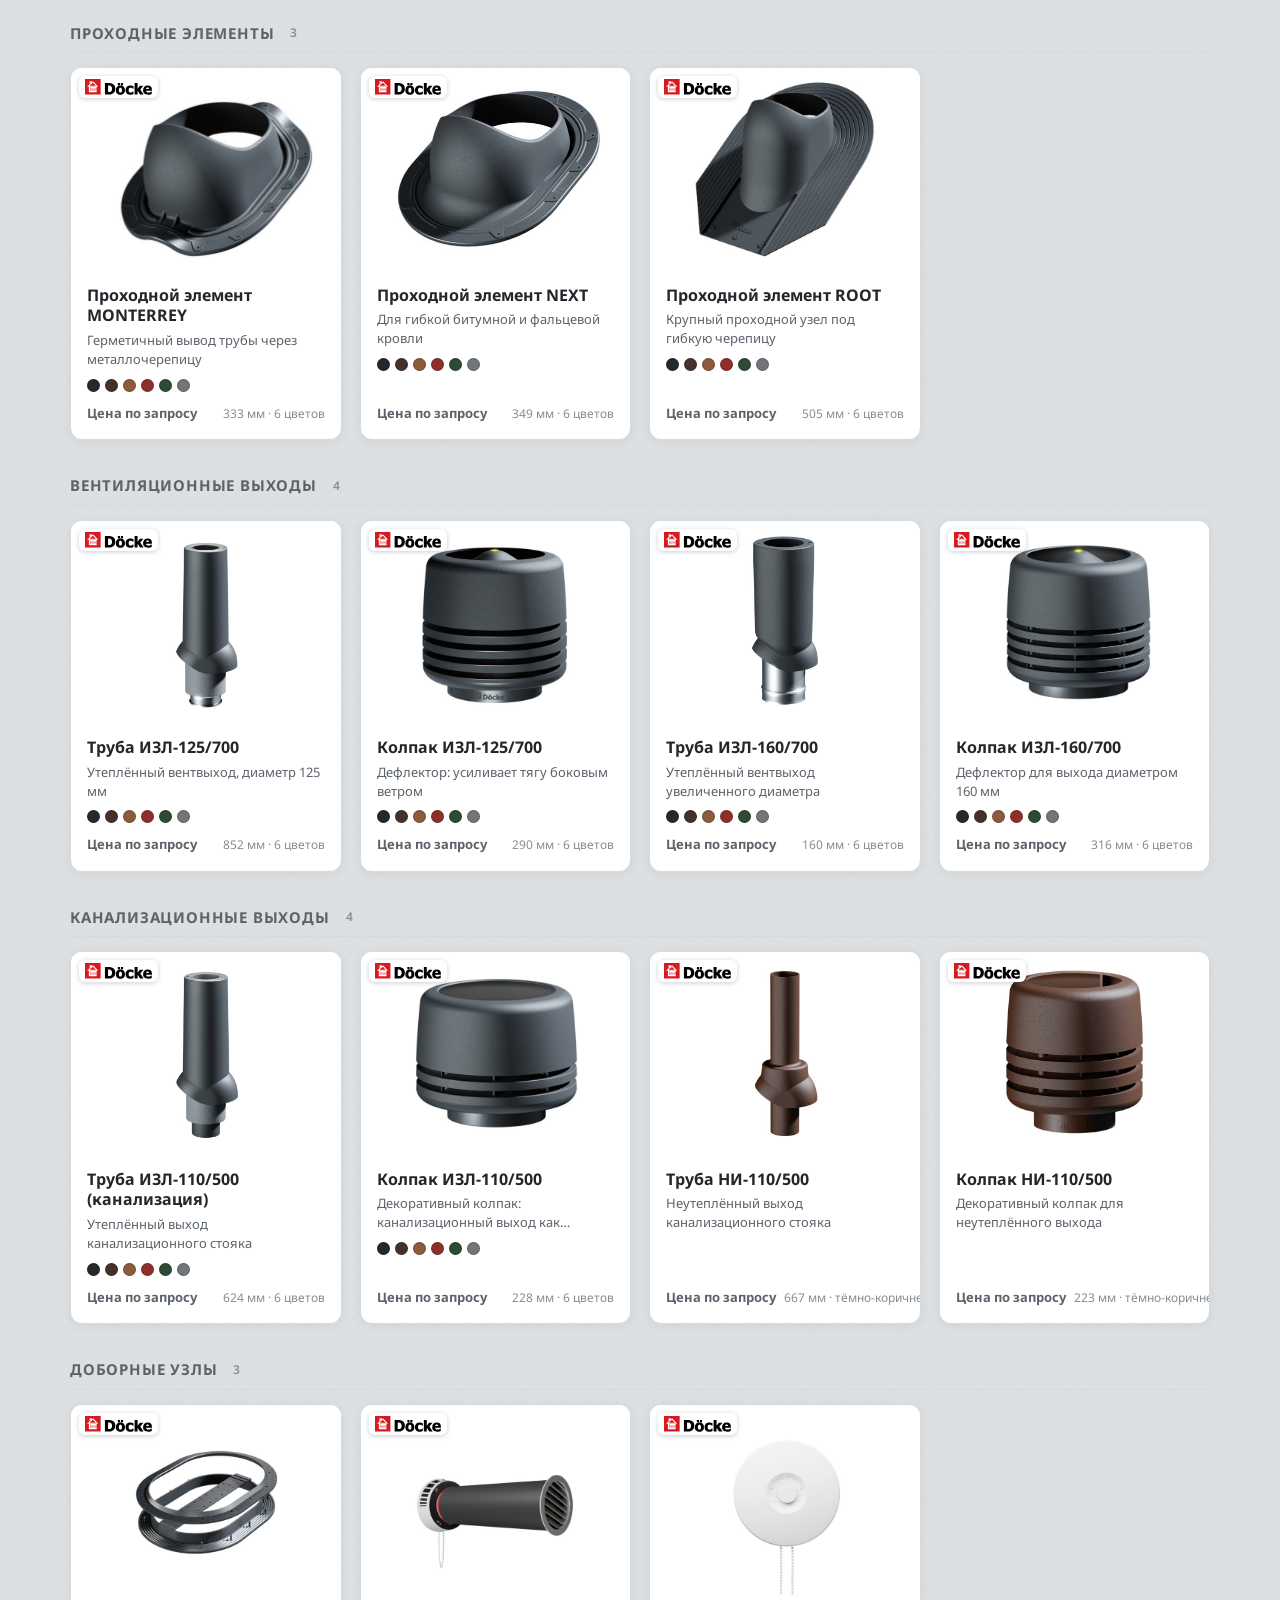
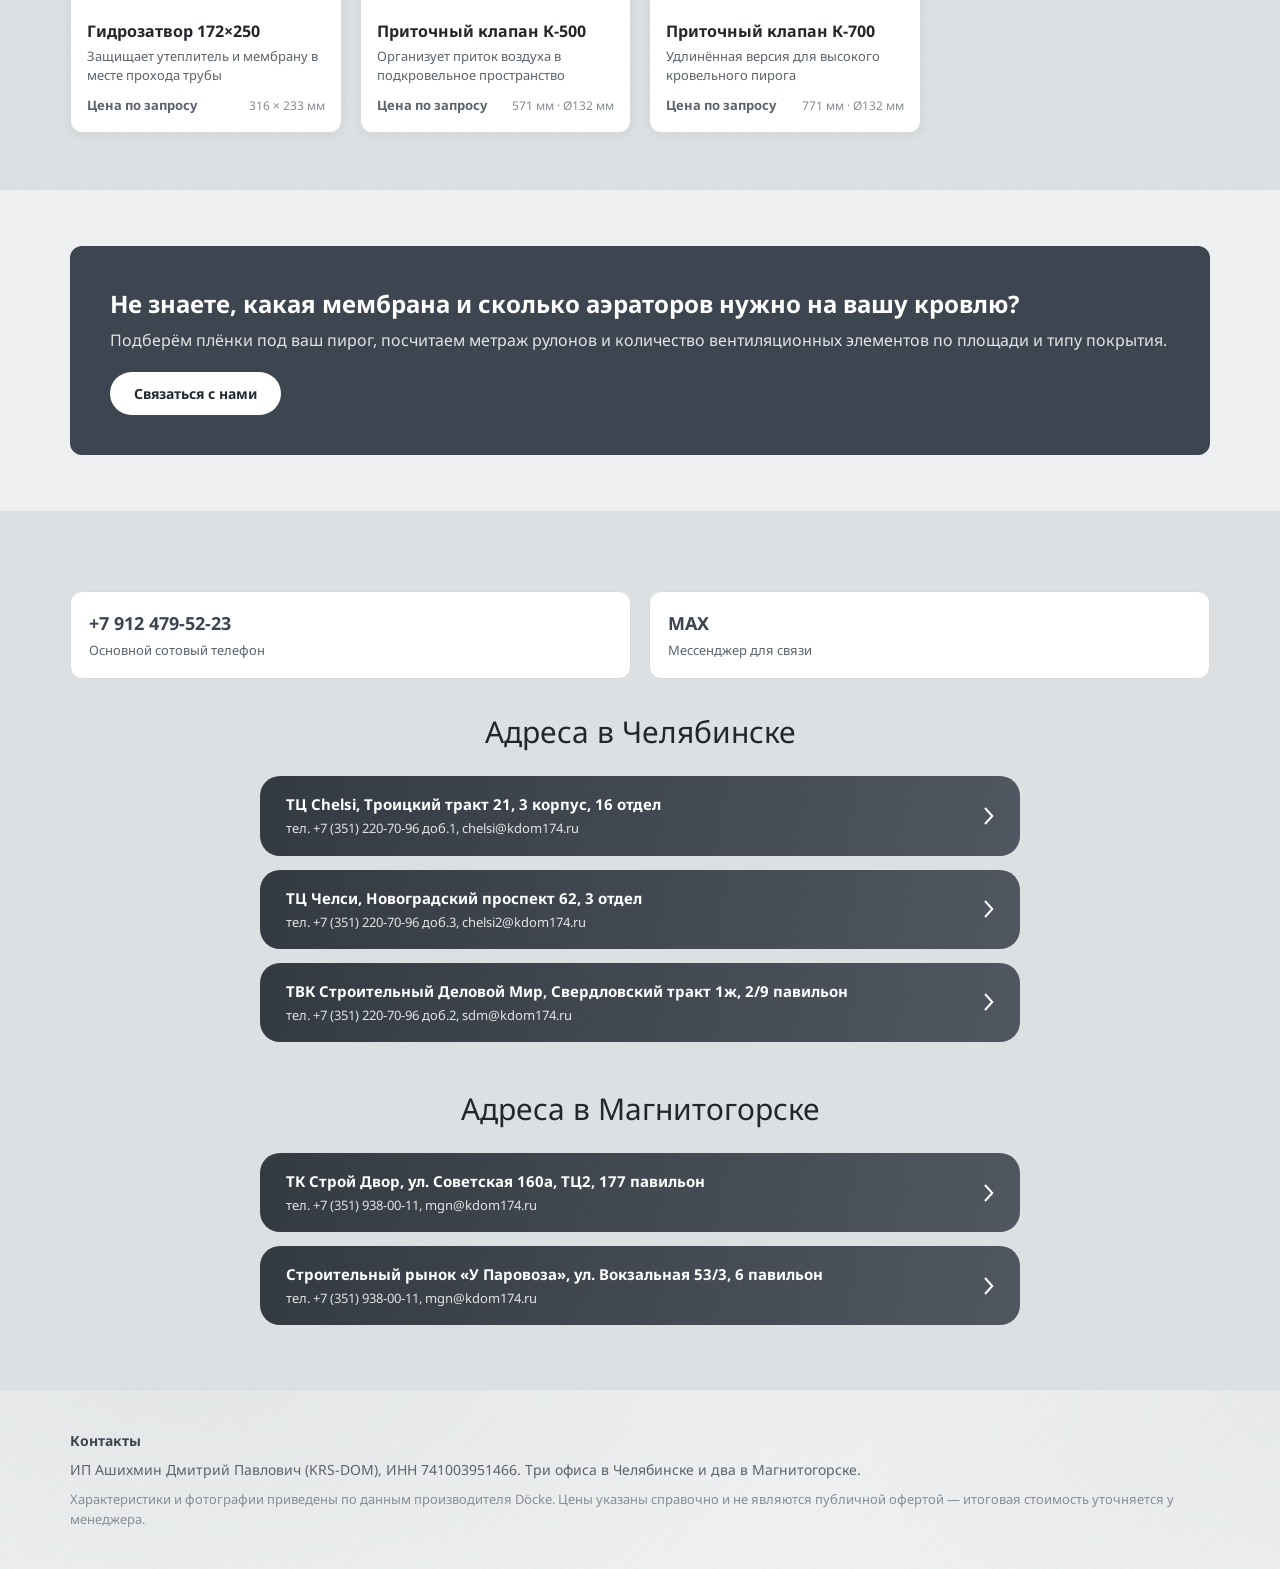
==== commit f14118c6: "Add files via upload" ====
--- a/index.html
+++ b/index.html
@@ -7,7 +7,7 @@
 <meta name="description" content="Официальный дилер Döcke в Челябинске и Магнитогорске. Супердиффузионные мембраны AT и AS, пароизоляция BD, BR и B, серия «Дача», коньковые и точечные аэраторы, проходные элементы, вентиляционные и канализационные выходы. Характеристики, цвета, адреса офисов.">
 <link rel="preconnect" href="https://fonts.googleapis.com">
 <link href="https://fonts.googleapis.com/css2?family=Noto+Sans:wght@400;500;700;800&subset=cyrillic&display=swap" rel="stylesheet">
-<link rel="stylesheet" href="assets/style.css?v=1">
+<link rel="stylesheet" href="assets/style.css?v=2">
 </head>
 <body>
 
@@ -205,7 +205,7 @@
 </footer>
 
 <script src="assets/data.js?v=1"></script>
-<script src="assets/site.js?v=1"></script>
+<script src="assets/site.js?v=2"></script>
 <script>
 /* ==================================================================
    Ц Е Н Ы   —   м е н я ю т с я   з д е с ь
@@ -274,6 +274,9 @@
 };
 /* ================ конец блока цен ================================= */
 
+/* ---- ЗАПУСК ---- сборщик T123 оборачивает всё, что ниже, в загрузчик:
+   в блоке Тильды теги <script src> не выполняются, и скрипты приходится
+   подтягивать самим. Строки ниже правятся как обычно. */
 if (typeof applyPrices === 'function') {
   applyPrices(DK_PRICES, DK_PRICE_UNIT, [FILMS, VENT]);
 }
--- a/assets/style.css
+++ b/assets/style.css
@@ -0,0 +1,1067 @@
+:root {
+  --gold: #3d4550;
+  --gold-dark: #262b32;
+  --gold-soft: #ffffff;
+  --text: #23262a;
+  --muted: #5c636b;
+  --muted-2: #868d94;
+  --bg: #eef0f1;
+  --panel: #ffffff;
+  --panel-alt: #dde0e2;
+  --media-bg: #aeb2b7;
+  --media-bg-light: #e7e9ea;
+  --border: #d7dadd;
+  --radius: 12px;
+  --pill: 999px;
+  --texture:
+    radial-gradient(ellipse 1100px 480px at 15% -10%, rgba(61,69,80,0.06), transparent 65%),
+    radial-gradient(ellipse 900px 500px at 100% 10%, rgba(61,69,80,0.04), transparent 60%),
+    repeating-linear-gradient(135deg, rgba(0,0,0,0.012) 0px, rgba(0,0,0,0.012) 1px, transparent 1px, transparent 9px);
+}
+
+* { box-sizing: border-box; }
+
+body {
+  margin: 0;
+  font-family: 'Noto Sans', Arial, sans-serif;
+  color: var(--text);
+  background-color: var(--bg);
+  background-image: var(--texture);
+  background-attachment: fixed;
+  line-height: 1.5;
+}
+
+a { color: var(--gold); text-decoration: none; }
+a:hover { text-decoration: underline; }
+
+img { max-width: 100%; display: block; }
+
+.container {
+  max-width: 1180px;
+  margin: 0 auto;
+  padding: 0 20px;
+}
+
+/* Header */
+header.site-header {
+  border-bottom: 1px solid var(--border);
+  position: sticky;
+  top: 0;
+  background: rgba(238,240,241,0.92);
+  backdrop-filter: blur(6px);
+  z-index: 50;
+}
+
+.header-inner {
+  display: flex;
+  align-items: center;
+  justify-content: space-between;
+  padding: 14px 0;
+  gap: 20px;
+}
+
+.logo {
+  display: flex;
+  align-items: center;
+  gap: 10px;
+  font-weight: 700;
+  font-size: 20px;
+  color: var(--text);
+  letter-spacing: .3px;
+}
+.logo img { height: 44px; width: auto; }
+
+nav.main-nav {
+  display: flex;
+  gap: 26px;
+  flex: 1;
+  justify-content: center;
+}
+nav.main-nav a {
+  color: var(--text);
+  font-size: 15px;
+  font-weight: 500;
+}
+nav.main-nav a.active,
+nav.main-nav a:hover { color: var(--gold); text-decoration: none; }
+
+.header-contacts {
+  display: flex;
+  align-items: center;
+  gap: 16px;
+}
+.header-phone {
+  font-weight: 700;
+  font-size: 16px;
+  color: var(--text);
+  white-space: nowrap;
+}
+.btn {
+  display: inline-block;
+  background: var(--gold);
+  color: #fff;
+  padding: 11px 24px;
+  border-radius: var(--pill);
+  font-weight: 700;
+  font-size: 14px;
+  border: none;
+  cursor: pointer;
+  white-space: nowrap;
+}
+.btn:hover { background: var(--gold-dark); text-decoration: none; }
+.btn-outline {
+  display: inline-block;
+  background: transparent;
+  color: var(--gold);
+  padding: 10px 23px;
+  border-radius: var(--pill);
+  font-weight: 700;
+  font-size: 14px;
+  border: 1.5px solid var(--gold);
+}
+.btn-outline:hover { background: var(--gold); color: #fff; text-decoration: none; }
+
+/* Hero v2 — full-bleed photo hero, krs-dom style */
+.hero-v2 {
+  position: relative;
+  min-height: 620px;
+  overflow: hidden;
+  border-bottom: 1px solid var(--border);
+}
+.hero-v2-bg {
+  position: absolute;
+  inset: 0;
+  width: 100%;
+  height: 100%;
+  object-fit: cover;
+  object-position: 60% 45%;
+}
+.hero-v2-logo {
+  position: absolute;
+  top: 30px;
+  right: 30px;
+  z-index: 3;
+  display: block;
+  padding: 20px 30px 22px;
+}
+/* тёмная подложка — как под заголовком, иначе белый логотип тонет в небе */
+.hero-v2-logo::before {
+  content: '';
+  position: absolute;
+  inset: 0;
+  border-radius: var(--radius);
+  background: linear-gradient(125deg, rgba(10,12,15,0.8) 0%, rgba(10,12,15,0.62) 100%);
+  z-index: 0;
+}
+.hero-v2-logo img {
+  position: relative;
+  z-index: 1;
+  height: 130px;
+  width: auto;
+  display: block;
+  filter: drop-shadow(0 2px 10px rgba(0,0,0,0.7));
+}
+@media (max-width: 860px) {
+  .hero-v2-logo { top: 14px; right: 14px; padding: 12px 17px 13px; }
+  .hero-v2-logo img { height: 62px; }
+}
+.hero-v2-inner {
+  position: relative;
+  z-index: 2;
+  min-height: 620px;
+  padding: 44px 20px 34px;
+  display: flex;
+  flex-direction: column;
+  justify-content: space-between;
+}
+.hero-v2-text {
+  position: relative;
+  max-width: 700px;
+  margin-top: 200px;
+  padding: 26px 30px;
+  margin-left: -30px;
+}
+.hero-v2-text::before {
+  content: '';
+  position: absolute;
+  inset: 0;
+  background: linear-gradient(100deg, rgba(10,12,15,0.72) 0%, rgba(10,12,15,0.52) 55%, rgba(10,12,15,0.08) 100%);
+  border-radius: var(--radius);
+  z-index: 0;
+}
+.hero-v2-text h1,
+.hero-v2-text p,
+.hero-v2-rule {
+  position: relative;
+  z-index: 1;
+}
+.hero-v2-text h1 {
+  font-size: 44px;
+  font-weight: 800;
+  line-height: 1.18;
+  margin: 0;
+  color: #fff;
+  text-shadow: 0 2px 18px rgba(0,0,0,0.55);
+}
+.hero-v2-text h1 .accent {
+  color: var(--gold-soft);
+  text-shadow: 0 2px 22px rgba(0,0,0,0.75), 0 0 30px rgba(255,255,255,0.25);
+}
+.hero-v2-rule { width: 130px; height: 3px; background: var(--gold-soft); margin: 22px 0 20px; }
+.hero-v2-text p {
+  color: #eef0f1;
+  font-size: 16px;
+  line-height: 1.6;
+  margin: 0;
+  max-width: 460px;
+  text-shadow: 0 1px 12px rgba(0,0,0,0.6);
+}
+
+.hero-v2-stock {
+  align-self: flex-end;
+  display: flex;
+  align-items: center;
+  gap: 18px;
+  color: #fff;
+  font-size: 25px;
+  font-weight: 800;
+  line-height: 1.3;
+  text-shadow: 0 1px 12px rgba(0,0,0,0.6);
+  background: rgba(255,255,255,0.14);
+  border: 1.5px solid rgba(255,255,255,0.55);
+  backdrop-filter: blur(4px);
+  border-radius: var(--radius);
+  padding: 16px 26px;
+}
+.hero-v2-stock svg { flex-shrink: 0; color: #fff; width: 54px; height: 54px; }
+
+@media (max-width: 860px) {
+  .hero-v2-stock { font-size: 17px; padding: 12px 18px; gap: 12px; }
+  .hero-v2-stock svg { width: 38px; height: 38px; }
+}
+
+.hero-v2-bottom {
+  display: flex;
+  align-items: flex-end;
+  justify-content: space-between;
+  flex-wrap: wrap;
+  gap: 20px;
+  margin-top: 30px;
+}
+.hero-v2-actions { display: flex; gap: 16px; flex-wrap: wrap; }
+.hero-v2-actions .btn,
+.hero-v2-actions .btn-outline {
+  display: inline-flex;
+  align-items: center;
+  gap: 12px;
+  font-size: 17px;
+  padding: 17px 32px;
+}
+.hero-v2-actions .btn-outline { background: rgba(0,0,0,0.28); border-color: #fff; color: #fff; border-width: 2px; }
+.hero-v2-actions .btn-outline:hover { background: #fff; color: var(--text); }
+
+@media (max-width: 860px) {
+  .hero-v2-actions .btn,
+  .hero-v2-actions .btn-outline { font-size: 15px; padding: 14px 24px; }
+}
+
+@media (max-width: 860px) {
+  .hero-v2 { min-height: unset; }
+  .hero-v2-inner { min-height: unset; padding: 32px 20px; gap: 26px; }
+  .hero-v2-text { margin-top: 100px; margin-left: 0; padding: 16px 18px; }
+  .hero-v2-text h1 { font-size: 30px; }
+  .hero-v2-stock { align-self: flex-start; font-size: 16px; }
+  .hero-v2-bottom { flex-direction: column; align-items: flex-start; }
+}
+
+/* Sections */
+section { padding: 56px 0; }
+section.alt {
+  background-color: var(--panel-alt);
+  background-image: var(--texture);
+  border-top: 1px solid var(--border);
+  border-bottom: 1px solid var(--border);
+}
+
+.section-title {
+  font-size: 28px;
+  margin: 0 0 8px;
+  color: var(--text);
+  position: relative;
+  display: inline-block;
+}
+.section-sub {
+  color: var(--muted);
+  font-size: 16px;
+  margin: 0 0 34px;
+  max-width: 640px;
+}
+
+.docke-badge {
+  position: absolute;
+  top: 10px;
+  left: 10px;
+  height: 26px;
+  width: auto;
+  background: #fff;
+  border-radius: 6px;
+  padding: 3px 6px;
+  box-shadow: 0 1px 5px rgba(0,0,0,0.2);
+  z-index: 2;
+}
+.tag {
+  display: inline-block;
+  font-size: 12px;
+  font-weight: 700;
+  color: #fff;
+  background: var(--gold);
+  padding: 4px 12px;
+  border-radius: var(--pill);
+  margin-bottom: 12px;
+  letter-spacing: .2px;
+}
+
+/* Advantages */
+.advantages {
+  display: grid;
+  grid-template-columns: repeat(auto-fit, minmax(220px, 1fr));
+  gap: 24px;
+}
+.advantage h4 { margin: 0 0 6px; font-size: 17px; color: var(--text); }
+.advantage p { margin: 0; color: var(--muted); font-size: 14px; }
+.advantage .num {
+  color: var(--gold);
+  font-size: 28px;
+  font-weight: 800;
+  margin-bottom: 8px;
+}
+
+/* Collection blocks (facade panels) */
+.collection-block {
+  background: var(--panel);
+  border: 1px solid var(--border);
+  border-radius: var(--radius);
+  box-shadow: 0 4px 18px rgba(32,36,41,0.06);
+  padding: 28px;
+  margin-bottom: 26px;
+}
+.collection-block:last-child { margin-bottom: 0; }
+.collection-block .section-sub { margin-bottom: 18px; }
+.collection-block .spec-grid { margin: 14px 0 0; }
+.collection-block .spec-item,
+.collection-block .product-card { background: var(--panel-alt); }
+.collection-block .product-grid { margin-bottom: 18px; }
+.collection-subheading {
+  font-size: 13px;
+  font-weight: 700;
+  text-transform: uppercase;
+  letter-spacing: .3px;
+  color: var(--muted);
+  margin: 0 0 10px;
+}
+.collection-subheading-row {
+  display: flex;
+  align-items: center;
+  justify-content: space-between;
+  flex-wrap: wrap;
+  gap: 6px 20px;
+  margin-bottom: 10px;
+}
+.collection-subheading-row .collection-subheading { margin-bottom: 0; }
+@media (max-width: 640px) {
+  .collection-block { padding: 20px; }
+}
+
+.collection-head {
+  display: grid;
+  grid-template-columns: 340px 1fr;
+  gap: 28px;
+  align-items: start;
+  margin-bottom: 24px;
+}
+.collection-hero-col {
+  display: flex;
+  flex-direction: column;
+  align-items: flex-start;
+  gap: 14px;
+}
+.collection-hero {
+  position: relative;
+  width: 100%;
+  aspect-ratio: 4 / 3;
+  border-radius: var(--radius);
+  overflow: hidden;
+  border: 1px solid var(--border);
+  background: var(--media-bg);
+  display: flex;
+  align-items: center;
+  justify-content: center;
+}
+.collection-hero img:not(.docke-badge) { width: 100%; height: 100%; object-fit: contain; display: block; }
+@media (max-width: 860px) {
+  .collection-head { grid-template-columns: 1fr; gap: 18px; }
+}
+
+.collection-tag {
+  display: inline-flex;
+  align-items: center;
+  font-size: 12px;
+  font-weight: 700;
+  letter-spacing: .4px;
+  text-transform: uppercase;
+  color: var(--gold);
+  background: var(--panel-alt);
+  border: 1px solid var(--border);
+  padding: 5px 14px;
+  border-radius: var(--pill);
+  margin-bottom: 14px;
+}
+.collection-title { display: block; margin-top: 0; }
+
+.collection-title-row {
+  display: flex;
+  align-items: baseline;
+  justify-content: space-between;
+  flex-wrap: wrap;
+  gap: 8px 20px;
+}
+.collection-title-row .collection-title { margin-bottom: 8px; }
+.collection-price {
+  font-size: 18px;
+  color: var(--muted);
+  white-space: nowrap;
+}
+.collection-price span {
+  color: var(--gold);
+  font-weight: 800;
+  font-size: 26px;
+}
+
+.product-card { cursor: pointer; appearance: none; -webkit-appearance: none; font-family: inherit; }
+.product-card.is-active { border-color: var(--gold); box-shadow: 0 0 0 1px var(--gold); }
+
+.spec-grid {
+  display: grid;
+  grid-template-columns: repeat(auto-fit, minmax(180px, 1fr));
+  gap: 18px;
+  margin: 30px 0 40px;
+}
+.spec-item {
+  border: 1px solid var(--border);
+  border-radius: var(--radius);
+  padding: 18px;
+  background: var(--panel);
+}
+.spec-item .val { font-size: 22px; font-weight: 700; color: var(--gold); }
+.spec-item .lbl { color: var(--muted); font-size: 13px; margin-top: 4px; }
+
+.product-grid {
+  display: flex;
+  gap: 14px;
+  overflow-x: auto;
+  padding-bottom: 12px;
+  scroll-snap-type: x proximity;
+}
+.product-grid::-webkit-scrollbar { height: 8px; }
+.product-grid::-webkit-scrollbar-track { background: var(--panel-alt); border-radius: 4px; }
+.product-grid::-webkit-scrollbar-thumb { background: var(--gold-soft); border-radius: 4px; }
+.product-card {
+  flex: 0 0 160px;
+  scroll-snap-align: start;
+  border: 1px solid var(--border);
+  border-radius: var(--radius);
+  padding: 10px;
+  background: var(--panel);
+  text-align: center;
+  transition: border-color .15s;
+}
+.product-card:hover { border-color: var(--gold); }
+.product-card .img-wrap {
+  aspect-ratio: 344 / 386;
+  display: flex;
+  align-items: center;
+  justify-content: center;
+  margin-bottom: 8px;
+  background: var(--media-bg);
+  border-radius: 8px;
+}
+.product-card h4 { font-size: 12px; margin: 0 0 4px; font-weight: 600; color: var(--text); }
+.product-card .articul { font-size: 10px; color: var(--muted-2); margin-bottom: 4px; }
+.product-card .price { font-weight: 700; color: var(--gold); font-size: 13px; }
+.product-card .price .old {
+  color: var(--muted-2);
+  text-decoration: line-through;
+  font-weight: 400;
+  font-size: 13px;
+  margin-left: 6px;
+}
+
+table.compare {
+  width: 100%;
+  border-collapse: collapse;
+  margin: 30px 0;
+  font-size: 14px;
+  background: var(--panel);
+}
+table.compare th, table.compare td {
+  border: 1px solid var(--border);
+  padding: 12px 14px;
+  text-align: left;
+  color: var(--text);
+}
+table.compare th { background: var(--panel-alt); color: var(--gold); }
+table.compare td.center, table.compare th.center { text-align: center; }
+
+/* CTA band */
+.cta-band {
+  background: var(--gold);
+  color: #fff;
+  border-radius: var(--radius);
+  padding: 40px;
+  display: flex;
+  align-items: center;
+  justify-content: space-between;
+  flex-wrap: wrap;
+  gap: 20px;
+}
+.cta-band h3 { margin: 0 0 6px; font-size: 24px; color: #fff; }
+.cta-band p { margin: 0; opacity: .85; }
+.cta-band .btn { background: #fff; color: var(--gold-dark); }
+.cta-band .btn:hover { background: var(--panel-alt); }
+
+/* Contacts */
+.contacts-grid {
+  display: grid;
+  grid-template-columns: repeat(auto-fit, minmax(260px, 1fr));
+  gap: 24px;
+}
+.contact-card {
+  border: 1px solid var(--border);
+  border-radius: var(--radius);
+  padding: 24px;
+  background: var(--panel);
+}
+.contact-card h3 { margin: 0 0 14px; font-size: 18px; color: var(--gold); }
+.contact-card .row { margin-bottom: 8px; font-size: 15px; color: var(--text); }
+.contact-card .row span.lbl { color: var(--muted); display: block; font-size: 12px; }
+
+.breadcrumbs {
+  font-size: 13px;
+  color: var(--muted);
+  margin: 20px 0;
+}
+.breadcrumbs a { color: var(--muted); }
+
+/* Addresses block */
+.addr-section {
+  background: var(--panel-alt);
+  padding: 50px 0 20px;
+}
+.addr-heading {
+  color: var(--text);
+  font-size: 30px;
+  font-weight: 400;
+  margin: 0 0 22px;
+  text-align: center;
+}
+.addr-list {
+  display: flex;
+  flex-direction: column;
+  gap: 14px;
+  max-width: 760px;
+  margin: 0 auto 44px;
+}
+.addr-btn {
+  display: flex;
+  align-items: center;
+  justify-content: space-between;
+  gap: 16px;
+  background-image: linear-gradient(100deg, rgba(52,58,66,1) 0%, rgba(80,87,96,1) 100%);
+  color: #fff;
+  border-radius: 20px;
+  padding: 18px 26px;
+  text-decoration: none;
+}
+.addr-btn:hover { opacity: .88; text-decoration: none; }
+.addr-btn-text { text-align: left; min-width: 0; }
+.addr-btn-title { display: block; font-weight: 700; font-size: 15px; line-height: 1.4; }
+.addr-btn-descr { display: block; font-size: 13px; opacity: .85; margin-top: 4px; line-height: 1.4; }
+.addr-btn-arrow { flex-shrink: 0; color: #fff; }
+.addr-btn-arrow svg { width: 10px; height: 18px; display: block; }
+
+/* Footer */
+footer.site-footer {
+  border-top: 1px solid var(--border);
+  padding: 40px 0;
+  background-color: var(--bg);
+  background-image: var(--texture);
+  margin-top: 0;
+}
+.footer-inner {
+  display: flex;
+  justify-content: space-between;
+  flex-wrap: wrap;
+  gap: 24px;
+}
+.footer-col h4 { font-size: 14px; margin: 0 0 12px; color: var(--gold); }
+.footer-col a { display: block; color: var(--muted); font-size: 14px; margin-bottom: 8px; }
+.footer-col a:hover { color: var(--gold); }
+.footer-bottom {
+  margin-top: 30px;
+  padding-top: 20px;
+  border-top: 1px solid var(--border);
+  font-size: 13px;
+  color: var(--muted-2);
+  display: flex;
+  justify-content: space-between;
+  flex-wrap: wrap;
+  gap: 10px;
+}
+
+@media (max-width: 860px) {
+  nav.main-nav { display: none; }
+  .hero-text h1 { font-size: 28px; }
+}
+
+/* ============================================================
+   Fort Steel — дополнения к базовой теме
+   ============================================================ */
+
+/* Изображения товаров — фото на белом фоне, а не PNG с прозрачностью */
+.collection-hero,
+.product-card .img-wrap { background: #fff; }
+.product-card .img-wrap { aspect-ratio: 4 / 3; overflow: hidden; position: relative; display: block; }
+.product-card .img-wrap img {
+  position: absolute; top: 0; left: 0;
+  width: 100%; height: 100%; object-fit: cover; border-radius: 6px;
+}
+
+
+/* ---------- Компактная сетка моделей: 4 плитки в ряд ---------- */
+.model-grid {
+  display: grid;
+  grid-template-columns: repeat(4, minmax(0, 1fr));
+  gap: 18px;
+}
+@media (max-width: 1080px) { .model-grid { grid-template-columns: repeat(3, minmax(0, 1fr)); } }
+@media (max-width: 820px)  { .model-grid { grid-template-columns: repeat(2, minmax(0, 1fr)); gap: 14px; } }
+@media (max-width: 420px)  { .model-grid { gap: 10px; } }
+
+.model-tile {
+  display: flex;
+  flex-direction: column;
+  border: 1px solid var(--border);
+  border-radius: var(--radius);
+  overflow: hidden;
+  background: var(--panel);
+  box-shadow: 0 2px 10px rgba(32,36,41,0.06);
+  color: var(--text);
+  cursor: pointer;
+  transition: box-shadow .15s, transform .15s, border-color .15s;
+}
+.model-tile:hover {
+  box-shadow: 0 10px 30px rgba(32,36,41,0.16);
+  border-color: var(--gold);
+  transform: translateY(-2px);
+  text-decoration: none;
+}
+.model-tile-media {
+  position: relative;
+  display: block;
+  aspect-ratio: 1 / 1;
+  background: #fff;
+  overflow: hidden;
+}
+.model-tile-media img {
+  position: absolute;
+  top: 0;
+  left: 0;
+  width: 100%;
+  height: 100%;
+  object-fit: cover;
+}
+.model-tile-hint {
+  position: absolute;
+  left: 0;
+  right: 0;
+  bottom: 0;
+  padding: 26px 12px 9px;
+  font-size: 12px;
+  font-weight: 800;
+  letter-spacing: .4px;
+  text-transform: uppercase;
+  color: #fff;
+  background: linear-gradient(to top, rgba(14,16,19,0.8), rgba(14,16,19,0));
+  opacity: 0;
+  transition: opacity .15s;
+}
+.model-tile:hover .model-tile-hint { opacity: 1; }
+.model-tile-body {
+  display: flex;
+  flex-direction: column;
+  flex: 1;
+  padding: 14px 16px 16px;
+}
+.model-tile-name {
+  display: block;
+  font-size: 16px;
+  font-weight: 700;
+  line-height: 1.3;
+  margin-bottom: 5px;
+  color: var(--text);
+}
+.model-tile-short {
+  display: -webkit-box;
+  -webkit-line-clamp: 2;
+  -webkit-box-orient: vertical;
+  overflow: hidden;
+  font-size: 13px;
+  line-height: 1.45;
+  color: var(--muted);
+}
+.model-tile-meta {
+  display: flex;
+  align-items: baseline;
+  justify-content: space-between;
+  gap: 8px;
+  margin-top: auto;
+  padding-top: 12px;
+}
+.model-tile-meta .price { color: var(--gold); font-weight: 800; font-size: 16px; white-space: nowrap; }
+.model-tile-meta .price small { font-weight: 600; font-size: 12px; color: var(--muted); }
+.model-tile-meta .width { color: var(--muted-2); font-size: 12px; white-space: nowrap; }
+
+@media (max-width: 820px) {
+  .model-tile-body { padding: 12px 13px 14px; }
+  .model-tile-name { font-size: 15px; }
+  .model-tile-meta .price { font-size: 15px; }
+}
+@media (max-width: 420px) {
+  .model-tile-body { padding: 10px 11px 12px; }
+  .model-tile-name { font-size: 14px; }
+  .model-tile-short { -webkit-line-clamp: 3; font-size: 12px; }
+  .model-tile-meta { padding-top: 9px; flex-wrap: wrap; gap: 2px 8px; }
+  .model-tile-meta .price { font-size: 14px; }
+}
+
+/* ---------- Всплывающее окно модели ---------- */
+.model-modal {
+  position: fixed;
+  top: 0;
+  left: 0;
+  right: 0;
+  bottom: 0;
+  z-index: 200;
+  display: none;
+  overflow-y: auto;
+  -webkit-overflow-scrolling: touch;
+}
+.model-modal.is-open { display: block; }
+.model-modal-backdrop {
+  position: fixed;
+  top: 0;
+  left: 0;
+  right: 0;
+  bottom: 0;
+  background: rgba(18,20,24,0.62);
+}
+.model-modal-dialog {
+  position: relative;
+  width: calc(100% - 40px);
+  max-width: 980px;
+  margin: 40px auto;
+  background: var(--panel);
+  border: 1px solid var(--border);
+  border-radius: var(--radius);
+  box-shadow: 0 30px 90px rgba(0,0,0,0.4);
+  padding: 28px;
+}
+.model-modal .collection-head { margin-bottom: 0; }
+.model-modal .collection-title-row { padding-right: 44px; }
+.model-modal-close {
+  position: absolute;
+  top: 14px;
+  right: 14px;
+  z-index: 2;
+  width: 38px;
+  height: 38px;
+  padding: 0;
+  border: 1px solid var(--border);
+  border-radius: 50%;
+  background: var(--panel);
+  color: var(--text);
+  font-size: 24px;
+  line-height: 1;
+  font-family: inherit;
+  cursor: pointer;
+  display: flex;
+  align-items: center;
+  justify-content: center;
+}
+.model-modal-close:hover { background: var(--gold); border-color: var(--gold); color: #fff; }
+
+.model-thumbs {
+  display: grid;
+  grid-template-columns: repeat(5, 1fr);
+  gap: 8px;
+  width: 100%;
+}
+.model-thumb {
+  position: relative;
+  aspect-ratio: 4 / 3;
+  padding: 0;
+  overflow: hidden;
+  border: 1px solid var(--border);
+  border-radius: 8px;
+  background: #fff;
+  cursor: pointer;
+  appearance: none;
+  -webkit-appearance: none;
+  transition: border-color .15s;
+}
+.model-thumb img { width: 100%; height: 100%; object-fit: cover; }
+.model-thumb:hover { border-color: var(--gold); }
+.model-thumb.is-active { border-color: var(--gold); box-shadow: 0 0 0 1px var(--gold); }
+
+@media (max-width: 640px) {
+  .model-modal-dialog { width: calc(100% - 20px); margin: 12px auto; padding: 18px; }
+  .model-modal .collection-title-row { padding-right: 40px; }
+  .model-thumbs { grid-template-columns: repeat(4, 1fr); }
+}
+
+/* Бейдж бренда поверх карточки */
+.fs-badge {
+  position: absolute;
+  top: 10px;
+  left: 10px;
+  z-index: 2;
+  background: var(--gold);
+  color: #fff;
+  font-size: 10px;
+  font-weight: 800;
+  letter-spacing: .8px;
+  text-transform: uppercase;
+  padding: 4px 9px;
+  border-radius: 6px;
+  box-shadow: 0 1px 5px rgba(0,0,0,0.2);
+}
+
+/* Таблица характеристик внутри блока модели */
+.model-props {
+  display: grid;
+  grid-template-columns: repeat(auto-fit, minmax(240px, 1fr));
+  gap: 0 28px;
+  margin: 16px 0 0;
+  border-top: 1px solid var(--border);
+}
+.model-props div {
+  display: flex;
+  justify-content: space-between;
+  gap: 12px;
+  padding: 9px 0;
+  border-bottom: 1px solid var(--border);
+  font-size: 14px;
+}
+.model-props div .k { color: var(--muted); white-space: nowrap; }
+.model-props div .v { color: var(--text); font-weight: 600; text-align: right; }
+
+.model-note {
+  margin: 16px 0 0;
+  font-size: 13px;
+  line-height: 1.6;
+  color: var(--muted);
+  background: var(--panel-alt);
+  border-left: 3px solid var(--gold);
+  border-radius: 0 8px 8px 0;
+  padding: 12px 16px;
+}
+
+/* Покрытия — плитки цветов */
+.swatch-grid {
+  display: grid;
+  grid-template-columns: repeat(auto-fill, minmax(170px, 1fr));
+  gap: 14px;
+}
+.swatch {
+  border: 1px solid var(--border);
+  border-radius: var(--radius);
+  overflow: hidden;
+  background: var(--panel);
+  cursor: pointer;
+  appearance: none;
+  -webkit-appearance: none;
+  padding: 0;
+  font-family: inherit;
+  text-align: left;
+  transition: border-color .15s, box-shadow .15s, transform .15s;
+}
+.swatch:hover { border-color: var(--gold); transform: translateY(-2px); }
+.swatch.is-active { border-color: var(--gold); box-shadow: 0 0 0 1px var(--gold); }
+.swatch img { width: 100%; aspect-ratio: 16 / 9; object-fit: cover; display: block; }
+.swatch span {
+  display: block;
+  padding: 9px 12px 11px;
+  font-size: 12px;
+  font-weight: 700;
+  color: var(--text);
+  letter-spacing: .2px;
+}
+
+.coating-preview {
+  width: 100%;
+  aspect-ratio: 16 / 9;
+  border-radius: var(--radius);
+  overflow: hidden;
+  border: 1px solid var(--border);
+  background: var(--media-bg);
+}
+.coating-preview img { width: 100%; height: 100%; object-fit: cover; }
+.coating-current {
+  font-size: 15px;
+  font-weight: 800;
+  letter-spacing: .4px;
+  color: var(--gold);
+  text-transform: uppercase;
+}
+
+/* Быстрая навигация по каталогу */
+.quick-nav {
+  display: flex;
+  flex-wrap: wrap;
+  gap: 10px;
+  margin: 0 0 34px;
+}
+.quick-nav a {
+  border: 1px solid var(--border);
+  background: var(--panel);
+  border-radius: var(--pill);
+  padding: 8px 16px;
+  font-size: 14px;
+  font-weight: 600;
+  color: var(--text);
+}
+.quick-nav a:hover { border-color: var(--gold); color: var(--gold); text-decoration: none; }
+
+.count-badge {
+  display: inline-block;
+  margin-left: 6px;
+  font-size: 12px;
+  color: var(--muted-2);
+  font-weight: 600;
+}
+
+/* Якоря не должны заезжать под липкую шапку */
+section[id], .collection-block[id] { scroll-margin-top: 80px; }
+
+@media (max-width: 640px) {
+  .swatch-grid { grid-template-columns: repeat(auto-fill, minmax(140px, 1fr)); }
+  .model-props div { font-size: 13px; }
+}
+
+/* .header-inner переопределял padding контейнера — возвращаем боковые отступы */
+.header-inner { padding-left: 20px; padding-right: 20px; }
+@media (max-width: 400px) {
+  .header-phone { font-size: 15px; }
+  .header-contacts { gap: 10px; }
+}
+
+/* ================= Плёнки и вентиляция Döcke =================
+   Товары сняты на белом фоне и по пропорциям разные (рулон плёнки
+   широкий, аэратор почти квадратный), поэтому в плитке contain
+   с полями, а не cover — иначе у половины позиций режутся края. */
+.model-tile-media { aspect-ratio: 4 / 3; }
+.model-tile-media img:not(.docke-badge) {
+  object-fit: contain;
+  padding: 12px;
+}
+.collection-hero img:not(.docke-badge) { padding: 14px; }
+
+/* Бейдж Döcke внутри плитки: правило .model-tile-media img его бы
+   растянуло на всю площадь, поэтому позицию задаём заново. */
+.model-tile-media .docke-badge {
+  position: absolute;
+  width: auto;
+  height: 22px;
+  top: 8px;
+  left: 8px;
+  padding: 3px 6px;
+}
+
+/* ---------- подзаголовок группы внутри раздела ---------- */
+.group-heading {
+  display: flex;
+  align-items: center;
+  gap: 10px;
+  font-size: 15px;
+  font-weight: 700;
+  text-transform: uppercase;
+  letter-spacing: .8px;
+  color: var(--muted);
+  margin: 34px 0 14px;
+  padding-bottom: 8px;
+  border-bottom: 1px solid var(--border);
+}
+.group-heading:first-child { margin-top: 0; }
+
+/* ---------- цветные точки в плитке ---------- */
+.model-tile-body .chips { display: flex; gap: 5px; margin-top: 10px; }
+.model-tile-body .chip {
+  width: 13px;
+  height: 13px;
+  border-radius: 50%;
+  border: 1px solid rgba(0,0,0,0.22);
+  display: block;
+}
+.model-tile-meta .price-ask { font-size: 13px; font-weight: 700; color: var(--muted); }
+
+/* ---------- выбор цвета в окне ---------- */
+.color-row {
+  display: flex;
+  align-items: baseline;
+  gap: 6px;
+  margin-top: 14px;
+  font-size: 13px;
+}
+.color-row-label { color: var(--muted); }
+.color-row-name { font-weight: 700; color: var(--text); }
+.color-swatches {
+  display: flex;
+  flex-wrap: wrap;
+  gap: 8px;
+  margin: 8px 0 16px;
+}
+.color-swatch {
+  width: 34px;
+  height: 34px;
+  border-radius: 50%;
+  border: 2px solid var(--border);
+  cursor: pointer;
+  padding: 0;
+  appearance: none;
+  -webkit-appearance: none;
+  transition: transform .12s, border-color .12s, box-shadow .12s;
+}
+.color-swatch:hover { transform: scale(1.08); border-color: var(--gold); }
+.color-swatch.is-active {
+  border-color: var(--gold);
+  box-shadow: 0 0 0 2px var(--panel), 0 0 0 4px var(--gold);
+}
+
+@media (max-width: 420px) {
+  .group-heading { font-size: 13px; margin: 26px 0 12px; }
+  .model-tile-media img:not(.docke-badge) { padding: 8px; }
+  .color-swatch { width: 30px; height: 30px; }
+}
+
+/* Подписи характеристик у Döcke длинные («Ударопрочность при −20 °C»),
+   а базовое правило запрещало им переноситься — значение выдавливало
+   за край колонки. Переносим подпись, значение держим одной строкой. */
+.model-props div .k { white-space: normal; line-height: 1.35; }
+.model-props div .v { white-space: nowrap; }
+/* Две колонки характеристик стояли вплотную — длинное значение слева
+   упиралось в подпись справа. */
+.model-props { gap: 0 44px; }
+
+/* На телефоне колонка узкая, а названия вроде «Супердиффузионная мембрана
+   AT 200 EL» одним словом не помещаются и вылезают за карточку. */
+.model-tile-name, .collection-title { overflow-wrap: anywhere; }
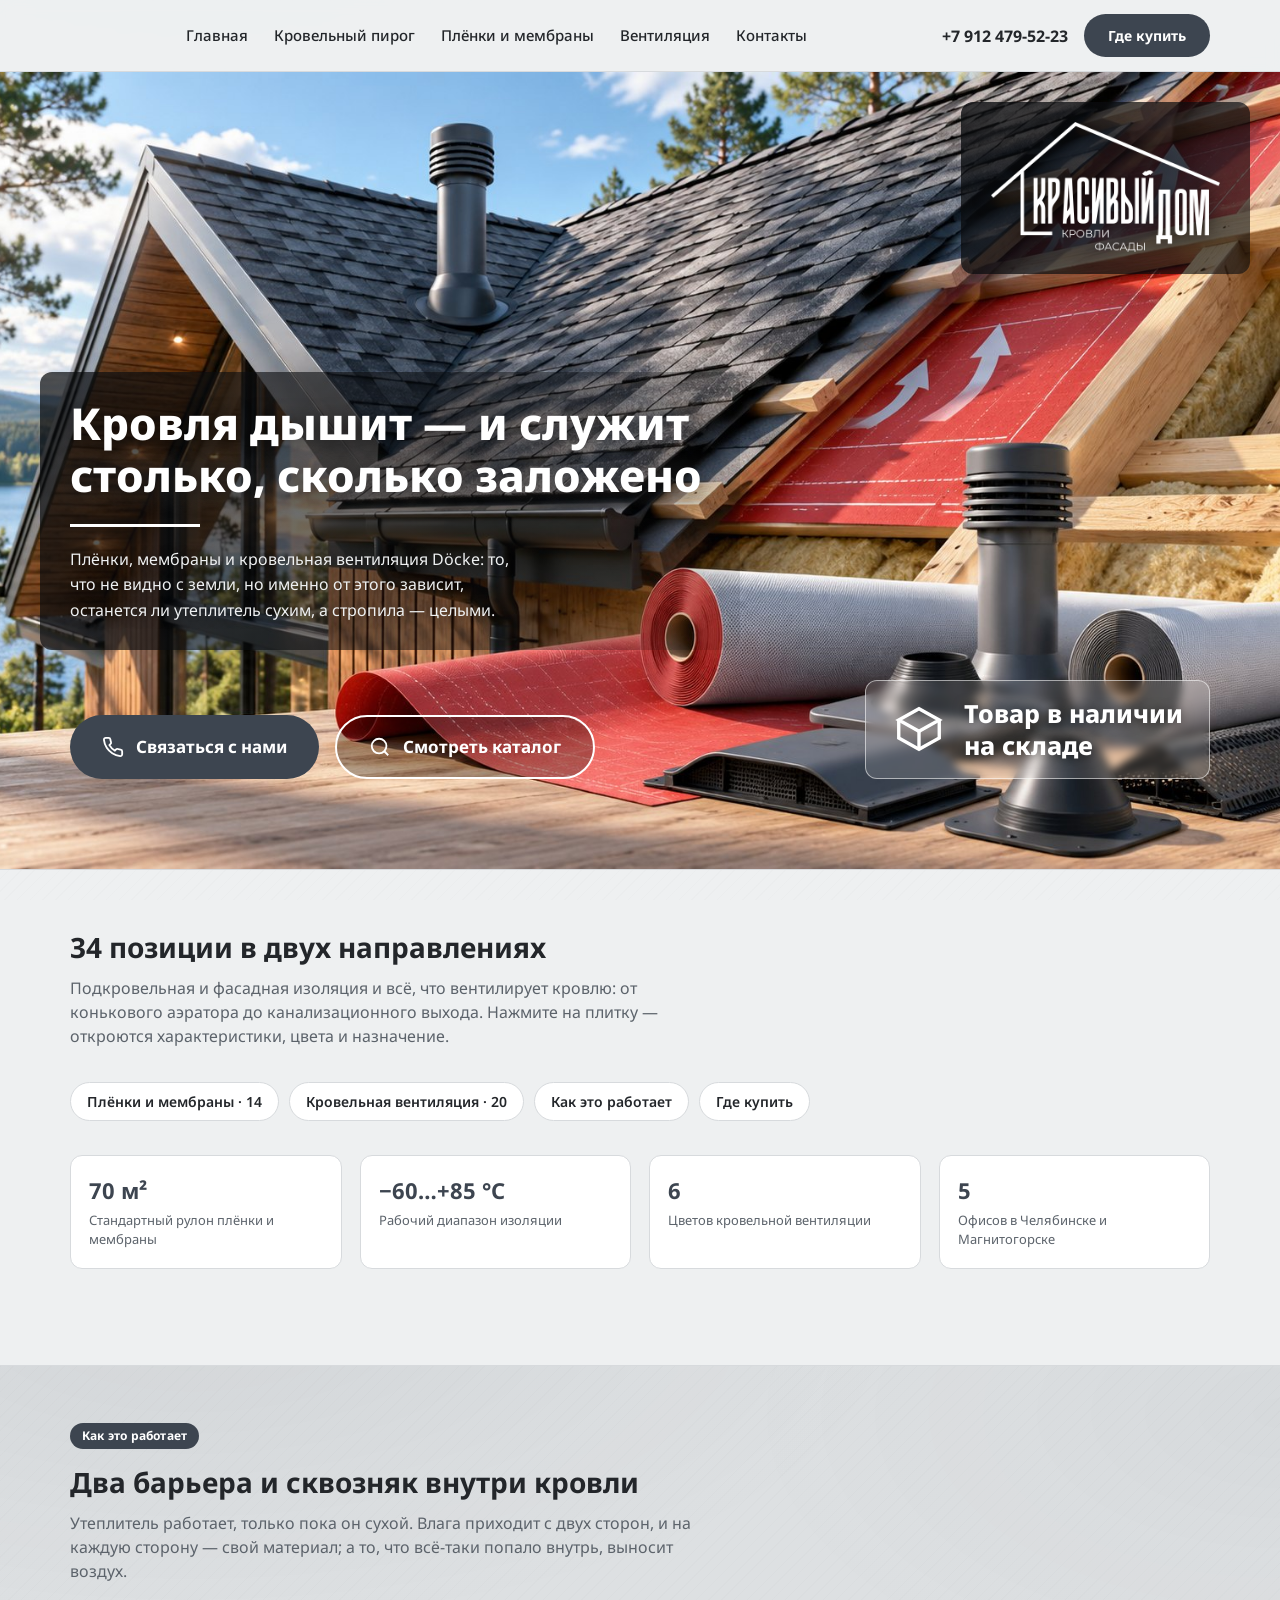
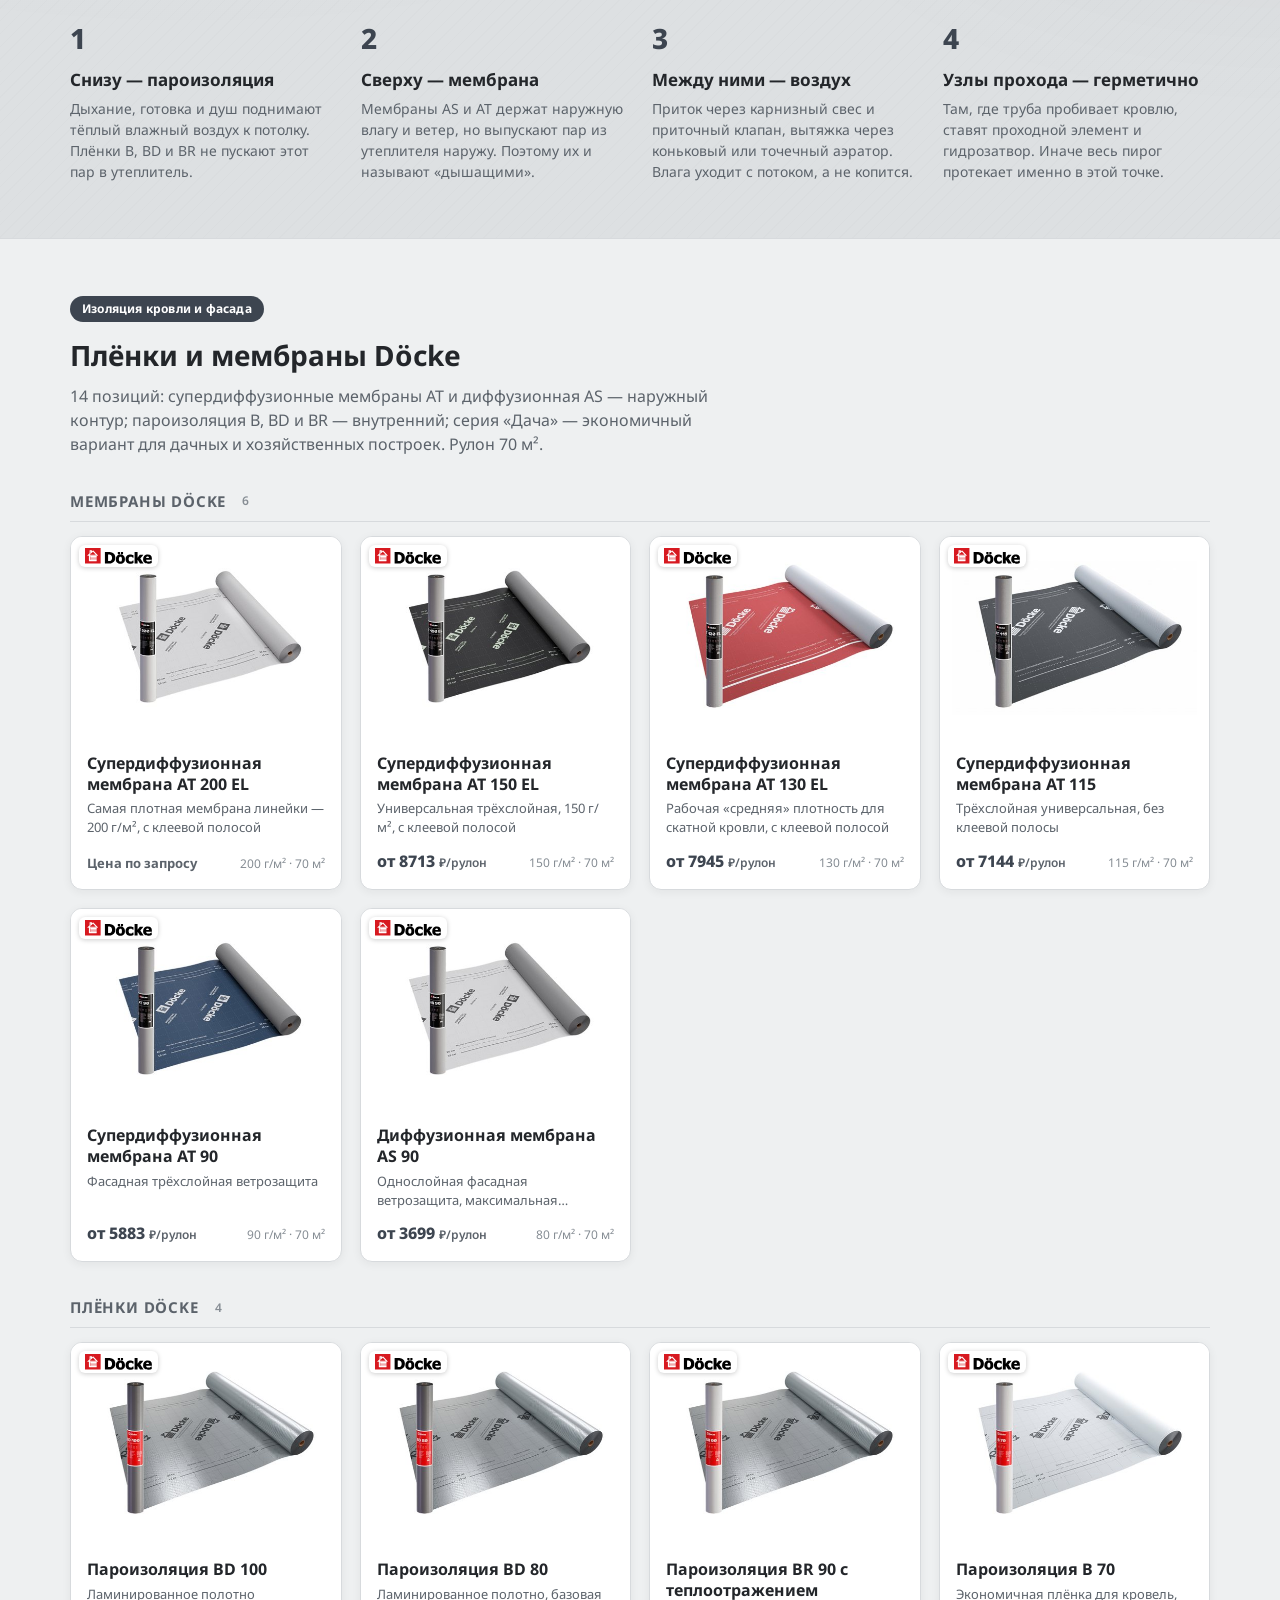
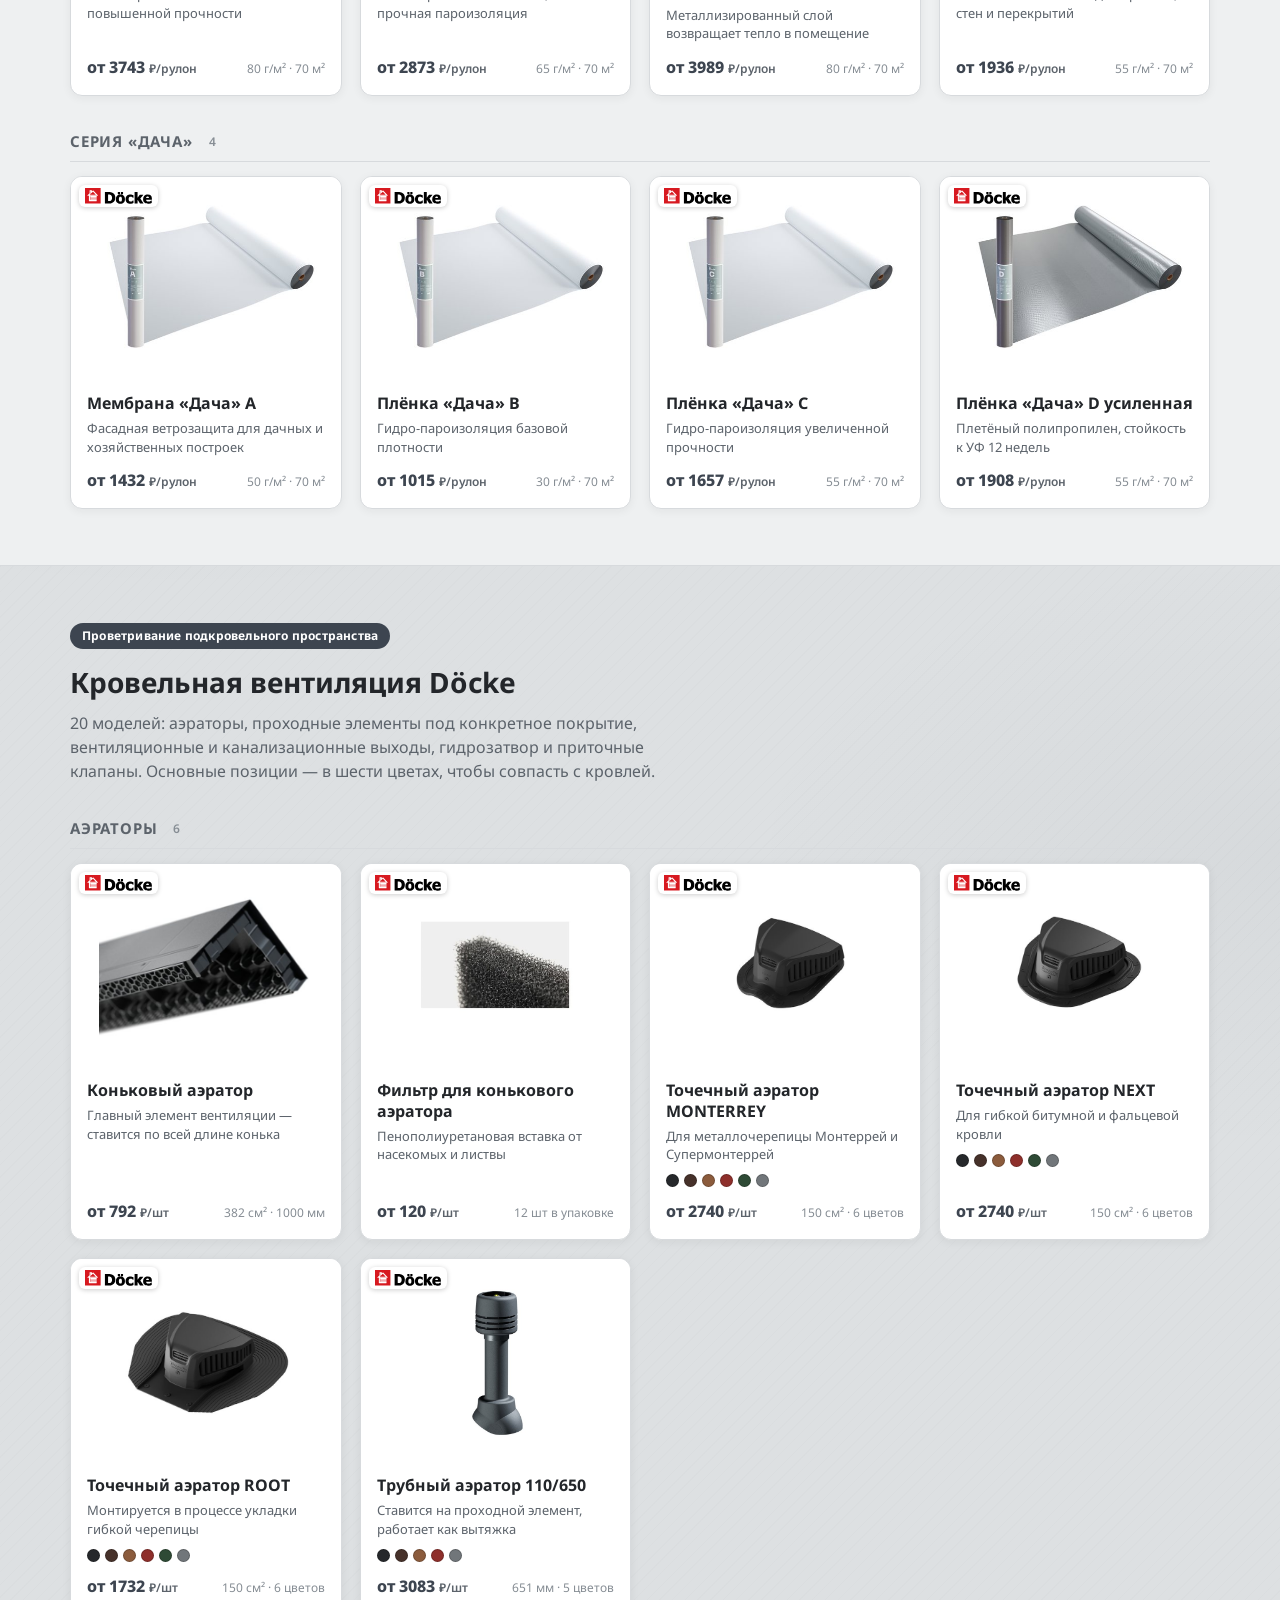
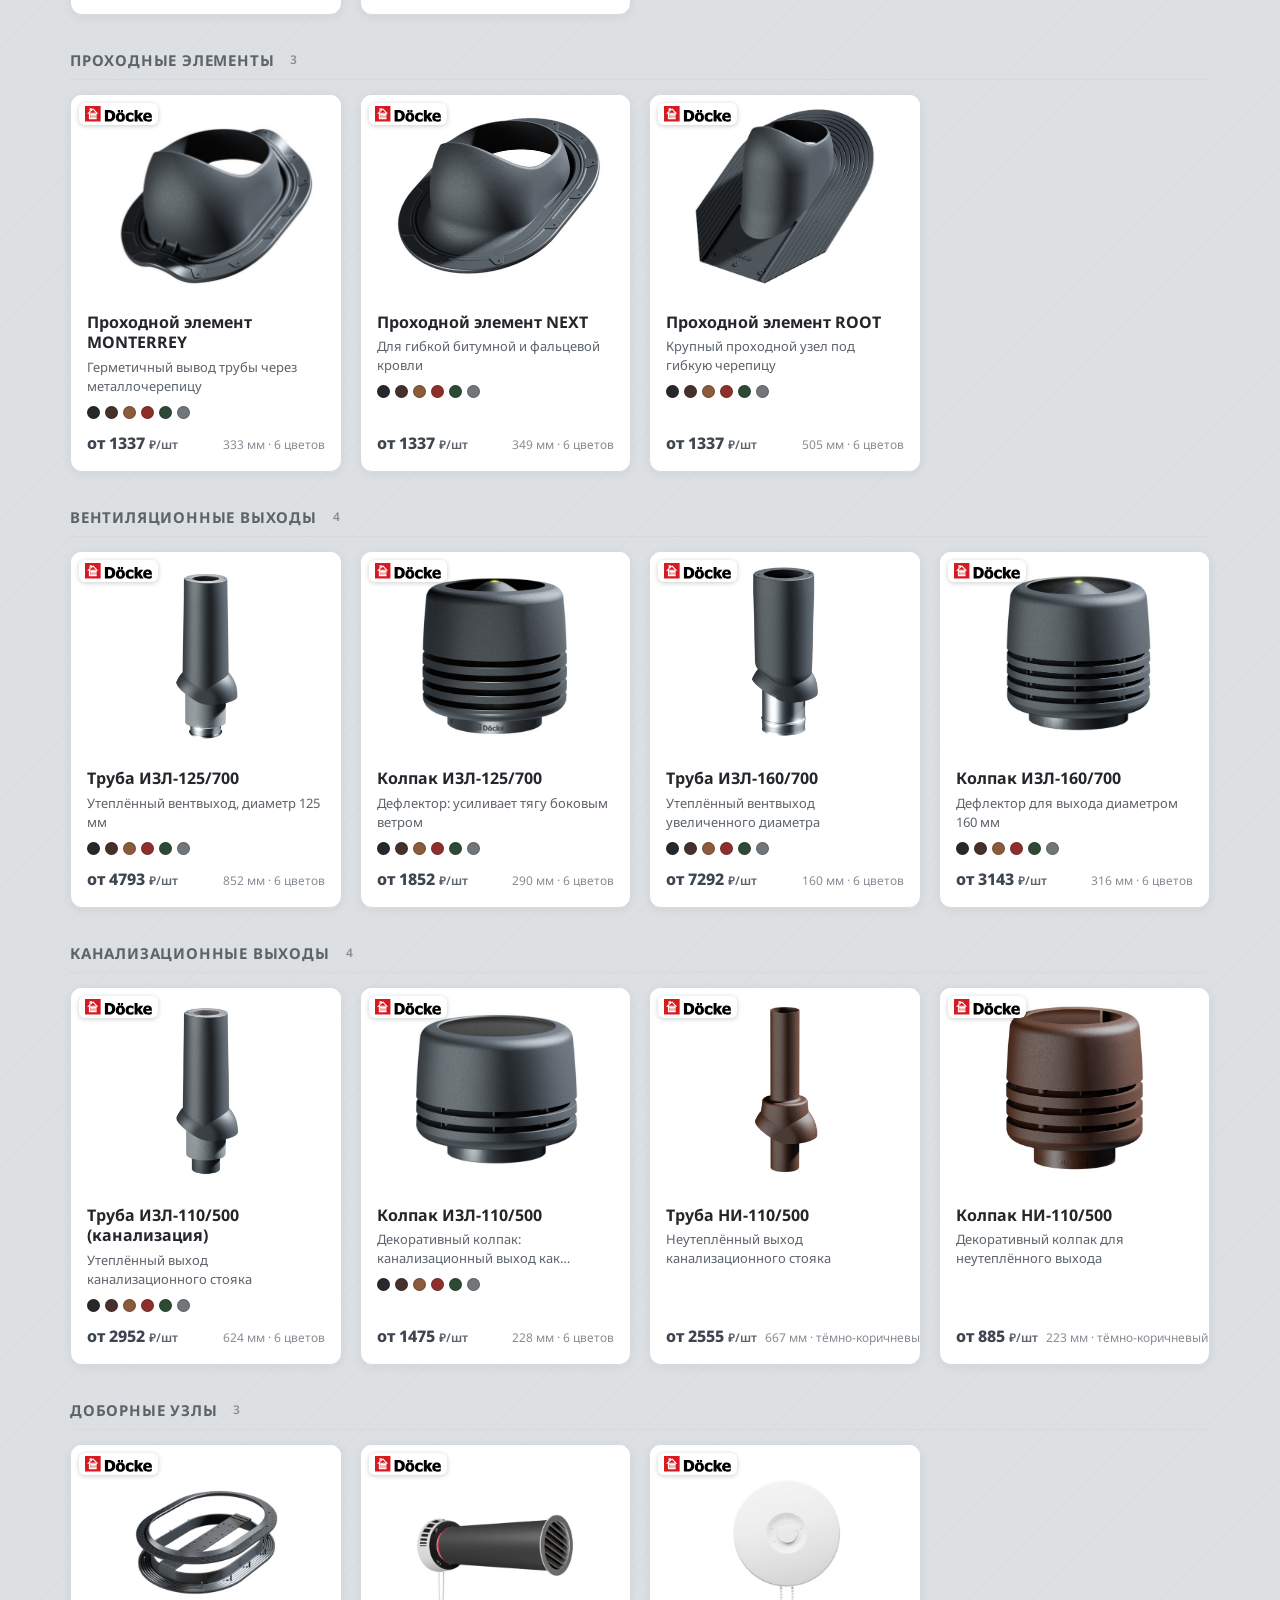
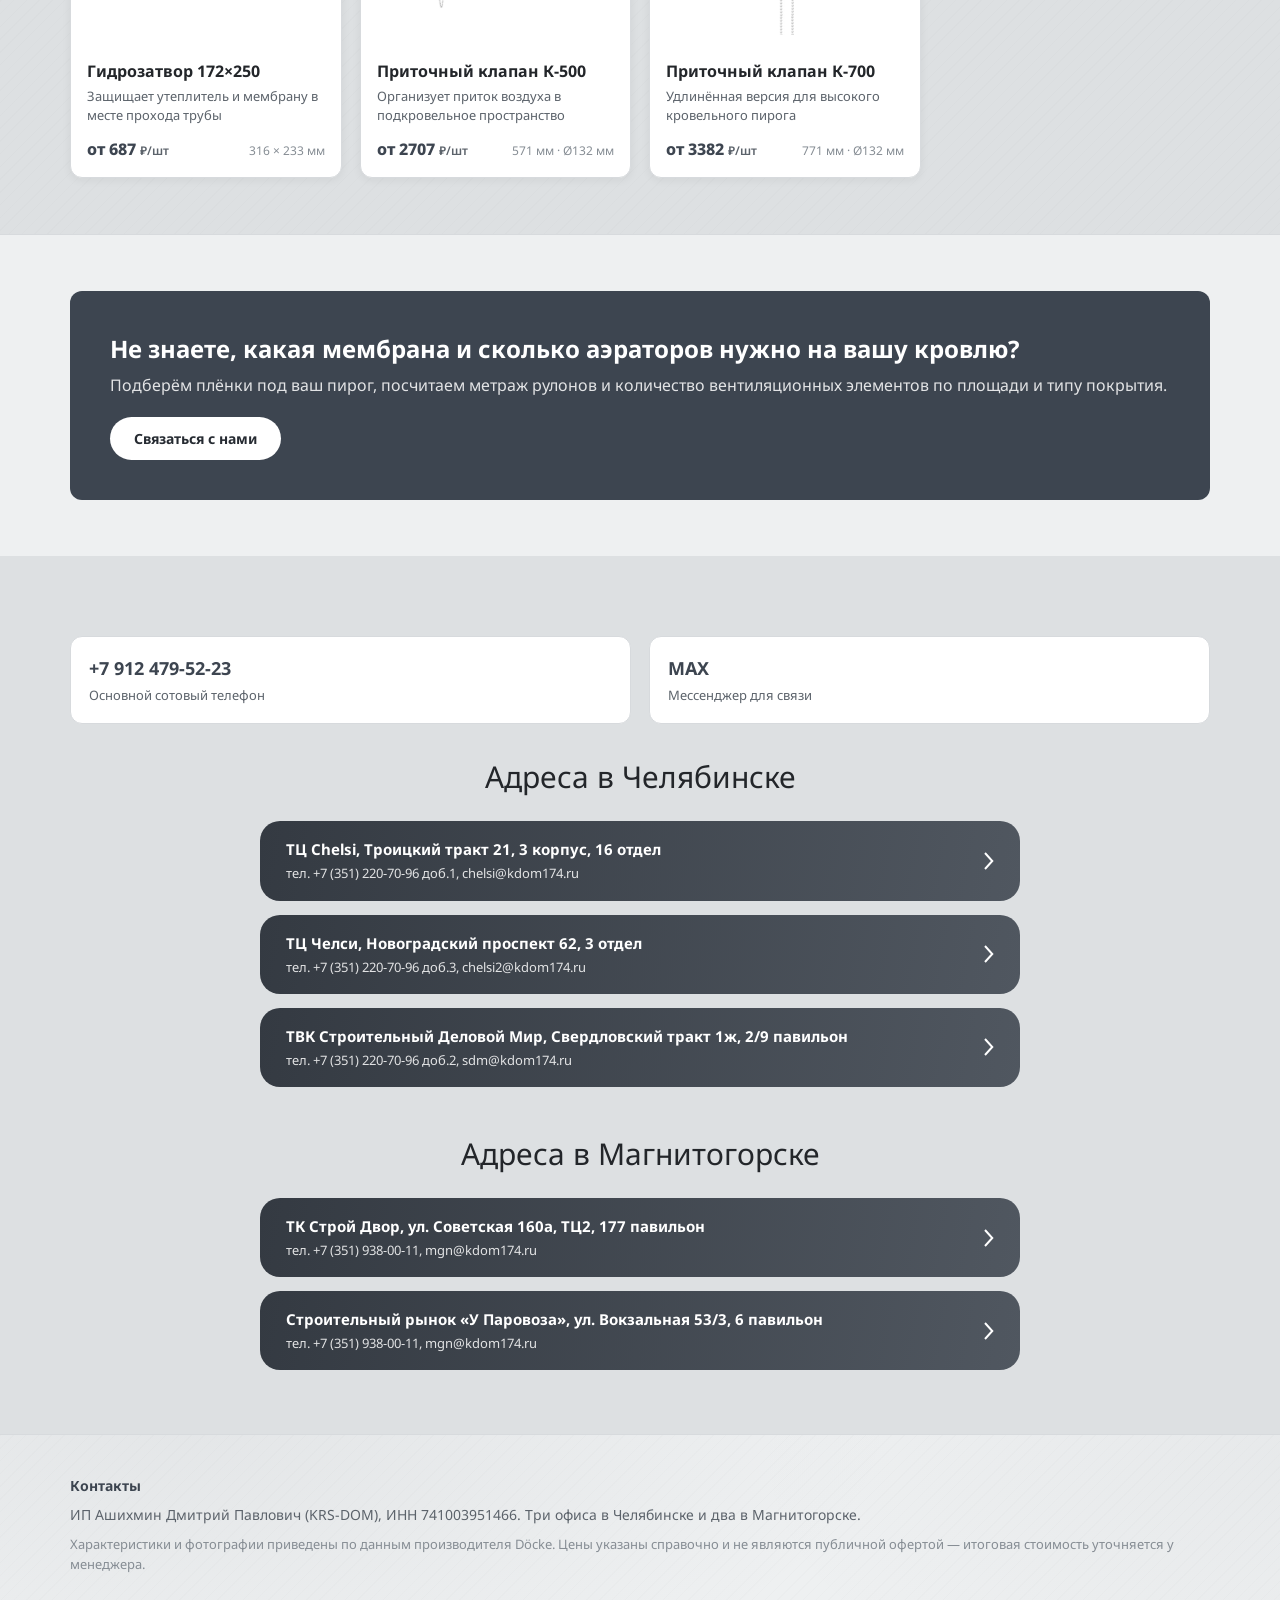
==== commit 7326f61b: "Add files via upload" ====
--- a/index.html
+++ b/index.html
@@ -210,67 +210,74 @@
 /* ==================================================================
    Ц Е Н Ы   —   м е н я ю т с я   з д е с ь
 
+   Прайс-лист КД (С) от 01.09.2026, колонка C.
+   Плёнки и мембраны продаются рулонами по 70 м², вентиляция — штуками,
+   поэтому таблицы две: у каждой своя единица измерения.
+
    Правьте только число в кавычках справа: было "1200" — стало "1350".
    Всё остальное в строке (название слева, двоеточие, запятая в конце)
    не трогайте.
 
    Пустые кавычки ""  — на плитке будет «Цена по запросу».
-   Цена показывается как «от <число> ₽».
    После правки: «Сохранить и закрыть» -> «Опубликовать».
    ================================================================== */
-var DK_PRICE_UNIT = '₽';
-
-var DK_PRICES = {
-
-  /* ---------- Мембраны Döcke (рулон 70 м²) ---------- */
+
+/* ---------- Плёнки и мембраны: цена за рулон 70 м² ---------- */
+var DK_PRICES_FILMS = {
+
+  /* Мембраны Döcke */
   'Супердиффузионная мембрана AT 200 EL':  '',
-  'Супердиффузионная мембрана AT 150 EL':  '',
-  'Супердиффузионная мембрана AT 130 EL':  '',
-  'Супердиффузионная мембрана AT 115':     '',
-  'Супердиффузионная мембрана AT 90':      '',
-  'Диффузионная мембрана AS 90':           '',
-
-  /* ---------- Плёнки Döcke (рулон 70 м²) ---------- */
-  'Пароизоляция BD 100':                   '',
-  'Пароизоляция BD 80':                    '',
-  'Пароизоляция BR 90 с теплоотражением':  '',
-  'Пароизоляция B 70':                     '',
-
-  /* ---------- Серия «Дача» (рулон 70 м²) ---------- */
-  'Мембрана «Дача» A':                     '',
-  'Плёнка «Дача» B':                       '',
-  'Плёнка «Дача» C':                       '',
-  'Плёнка «Дача» D усиленная':             '',
-
-  /* ---------- Аэраторы ---------- */
-  'Коньковый аэратор':                     '',
-  'Фильтр для конькового аэратора':        '',
-  'Точечный аэратор MONTERREY':            '',
-  'Точечный аэратор NEXT':                 '',
-  'Точечный аэратор ROOT':                 '',
-  'Трубный аэратор 110/650':               '',
-
-  /* ---------- Проходные элементы ---------- */
-  'Проходной элемент MONTERREY':           '',
-  'Проходной элемент NEXT':                '',
-  'Проходной элемент ROOT':                '',
-
-  /* ---------- Вентиляционные выходы ---------- */
-  'Труба ИЗЛ-125/700':                     '',
-  'Колпак ИЗЛ-125/700':                    '',
-  'Труба ИЗЛ-160/700':                     '',
-  'Колпак ИЗЛ-160/700':                    '',
-
-  /* ---------- Канализационные выходы ---------- */
-  'Труба ИЗЛ-110/500 (канализация)':       '',
-  'Колпак ИЗЛ-110/500':                    '',
-  'Труба НИ-110/500':                      '',
-  'Колпак НИ-110/500':                     '',
-
-  /* ---------- Доборные узлы ---------- */
-  'Гидрозатвор 172×250':                   '',
-  'Приточный клапан К-500':                '',
-  'Приточный клапан К-700':                ''
+  'Супердиффузионная мембрана AT 150 EL':  '8713',
+  'Супердиффузионная мембрана AT 130 EL':  '7945',
+  'Супердиффузионная мембрана AT 115':     '7144',
+  'Супердиффузионная мембрана AT 90':      '5883',
+  'Диффузионная мембрана AS 90':           '3699',
+
+  /* Плёнки Döcke */
+  'Пароизоляция BD 100':                   '3743',
+  'Пароизоляция BD 80':                    '2873',
+  'Пароизоляция BR 90 с теплоотражением':  '3989',
+  'Пароизоляция B 70':                     '1936',
+
+  /* Серия «Дача» */
+  'Мембрана «Дача» A':                     '1432',
+  'Плёнка «Дача» B':                       '1015',
+  'Плёнка «Дача» C':                       '1657',
+  'Плёнка «Дача» D усиленная':             '1908'
+};
+
+/* ---------- Кровельная вентиляция: цена за штуку ---------- */
+var DK_PRICES_VENT = {
+
+  /* Аэраторы */
+  'Коньковый аэратор':                     '792',
+  'Фильтр для конькового аэратора':        '120',
+  'Точечный аэратор MONTERREY':            '2740',
+  'Точечный аэратор NEXT':                 '2740',
+  'Точечный аэратор ROOT':                 '1732',
+  'Трубный аэратор 110/650':               '3083',
+
+  /* Проходные элементы */
+  'Проходной элемент MONTERREY':           '1337',
+  'Проходной элемент NEXT':                '1337',
+  'Проходной элемент ROOT':                '1337',
+
+  /* Вентиляционные выходы */
+  'Труба ИЗЛ-125/700':                     '4793',
+  'Колпак ИЗЛ-125/700':                    '1852',
+  'Труба ИЗЛ-160/700':                     '7292',
+  'Колпак ИЗЛ-160/700':                    '3143',
+
+  /* Канализационные выходы */
+  'Труба ИЗЛ-110/500 (канализация)':       '2952',
+  'Колпак ИЗЛ-110/500':                    '1475',
+  'Труба НИ-110/500':                      '2555',
+  'Колпак НИ-110/500':                     '885',
+
+  /* Доборные узлы */
+  'Гидрозатвор 172×250':                   '687',
+  'Приточный клапан К-500':                '2707',
+  'Приточный клапан К-700':                '3382'
 };
 /* ================ конец блока цен ================================= */
 
@@ -278,7 +285,8 @@
    в блоке Тильды теги <script src> не выполняются, и скрипты приходится
    подтягивать самим. Строки ниже правятся как обычно. */
 if (typeof applyPrices === 'function') {
-  applyPrices(DK_PRICES, DK_PRICE_UNIT, [FILMS, VENT]);
+  applyPrices(DK_PRICES_FILMS, '₽/рулон', [FILMS]);
+  applyPrices(DK_PRICES_VENT, '₽/шт', [VENT]);
 }
 renderSection('films', FILMS);
 renderSection('vent', VENT);
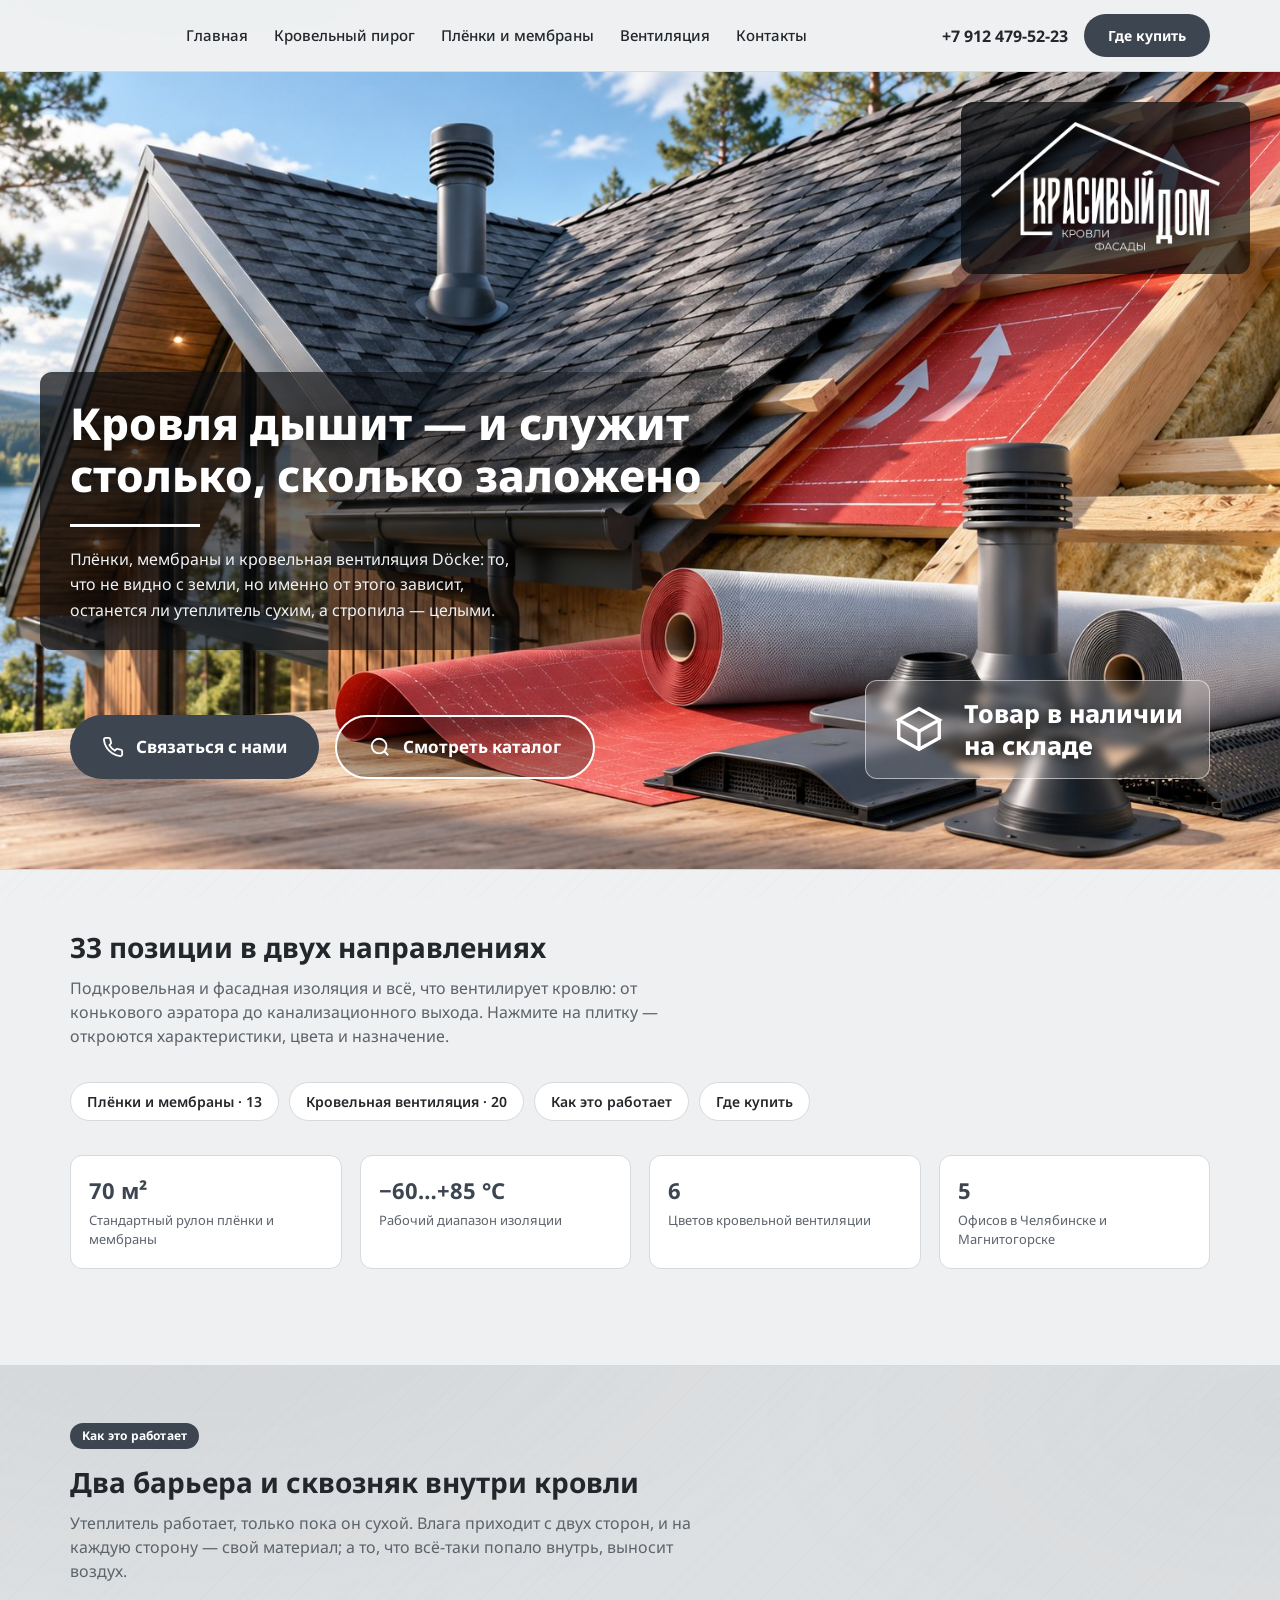
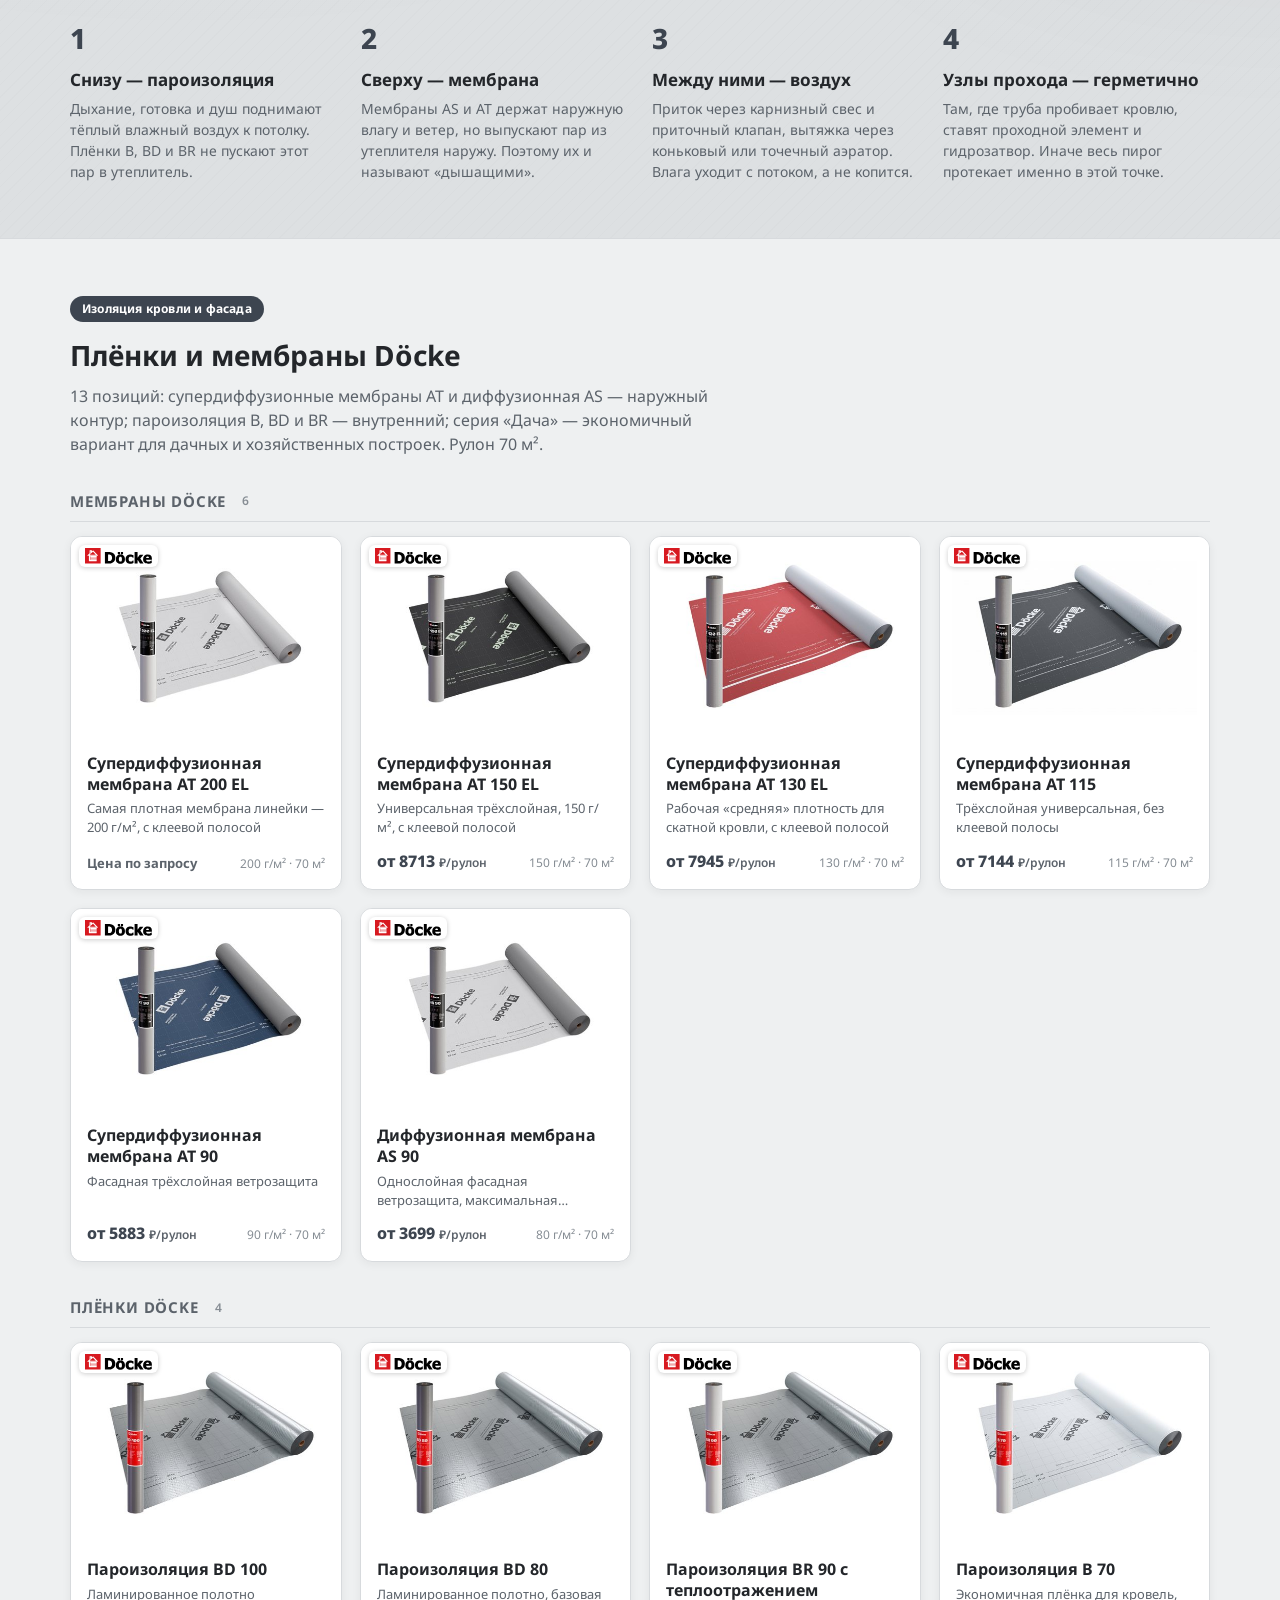
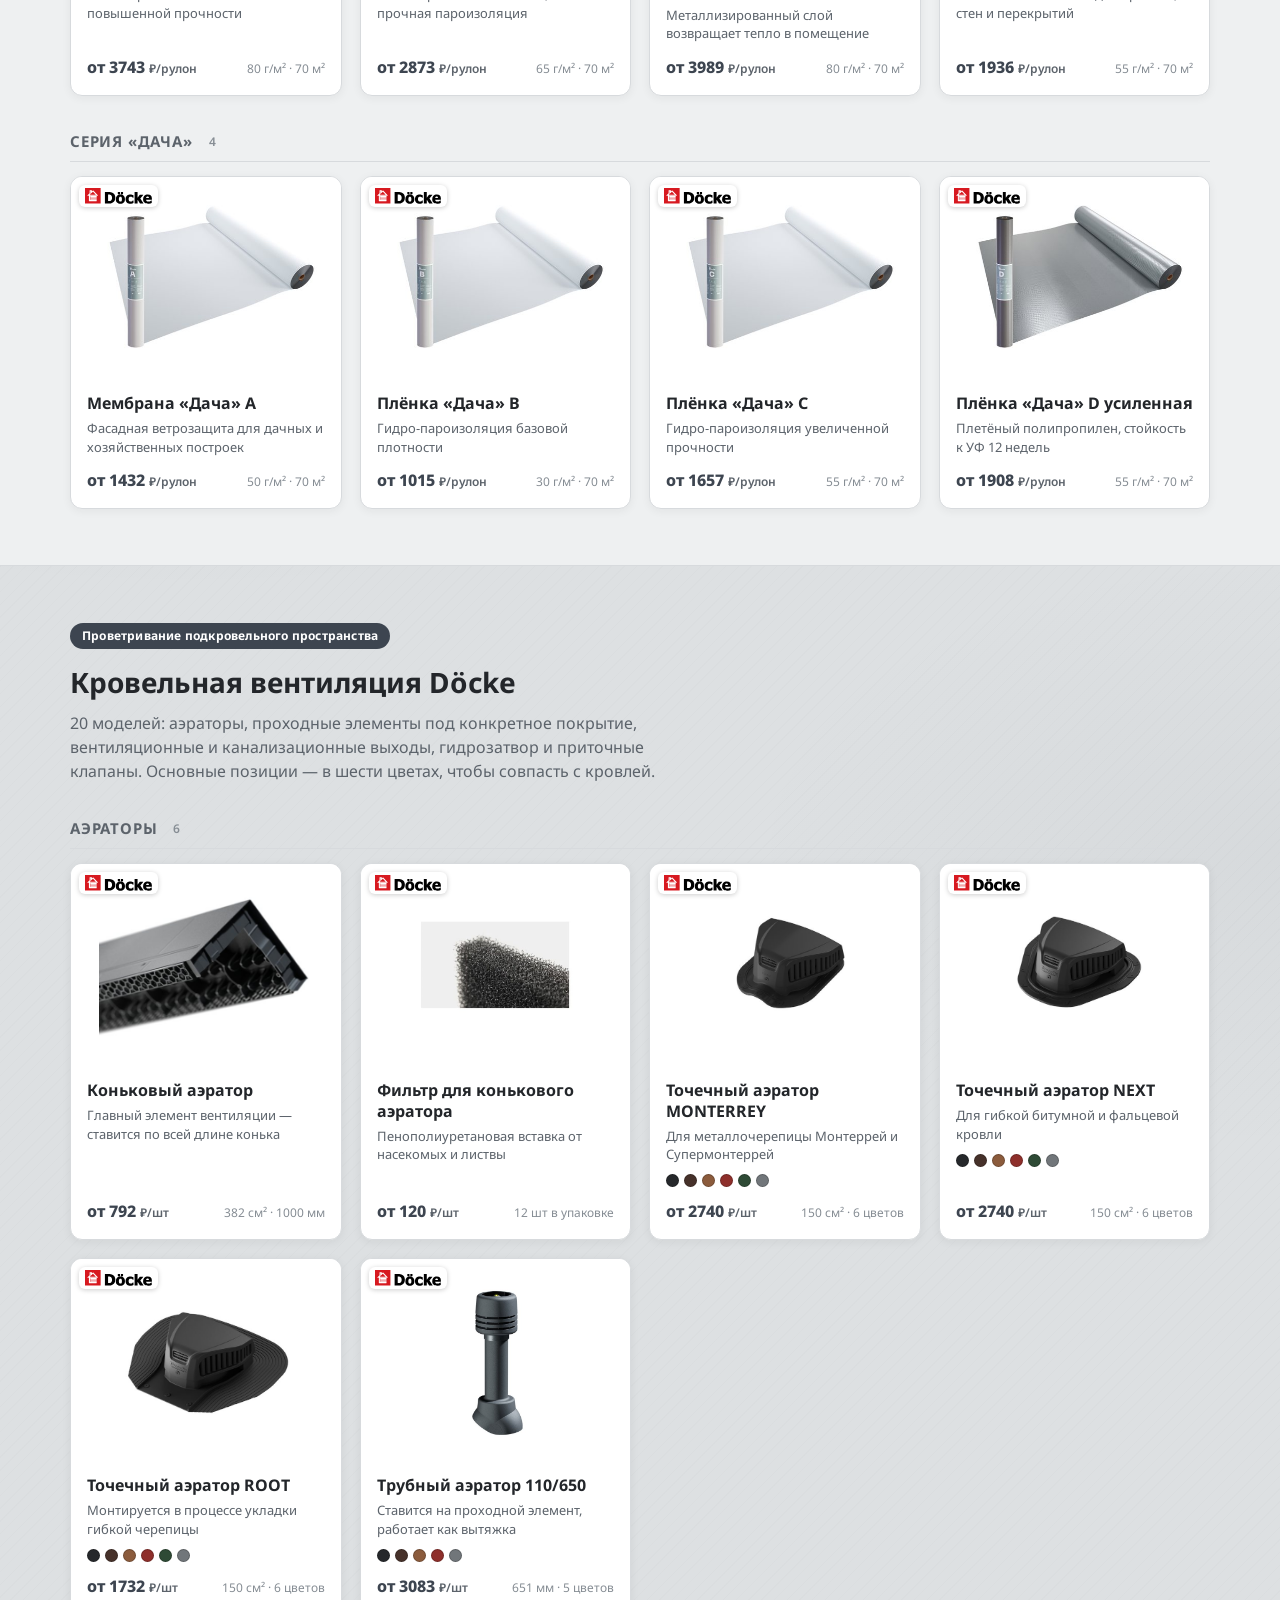
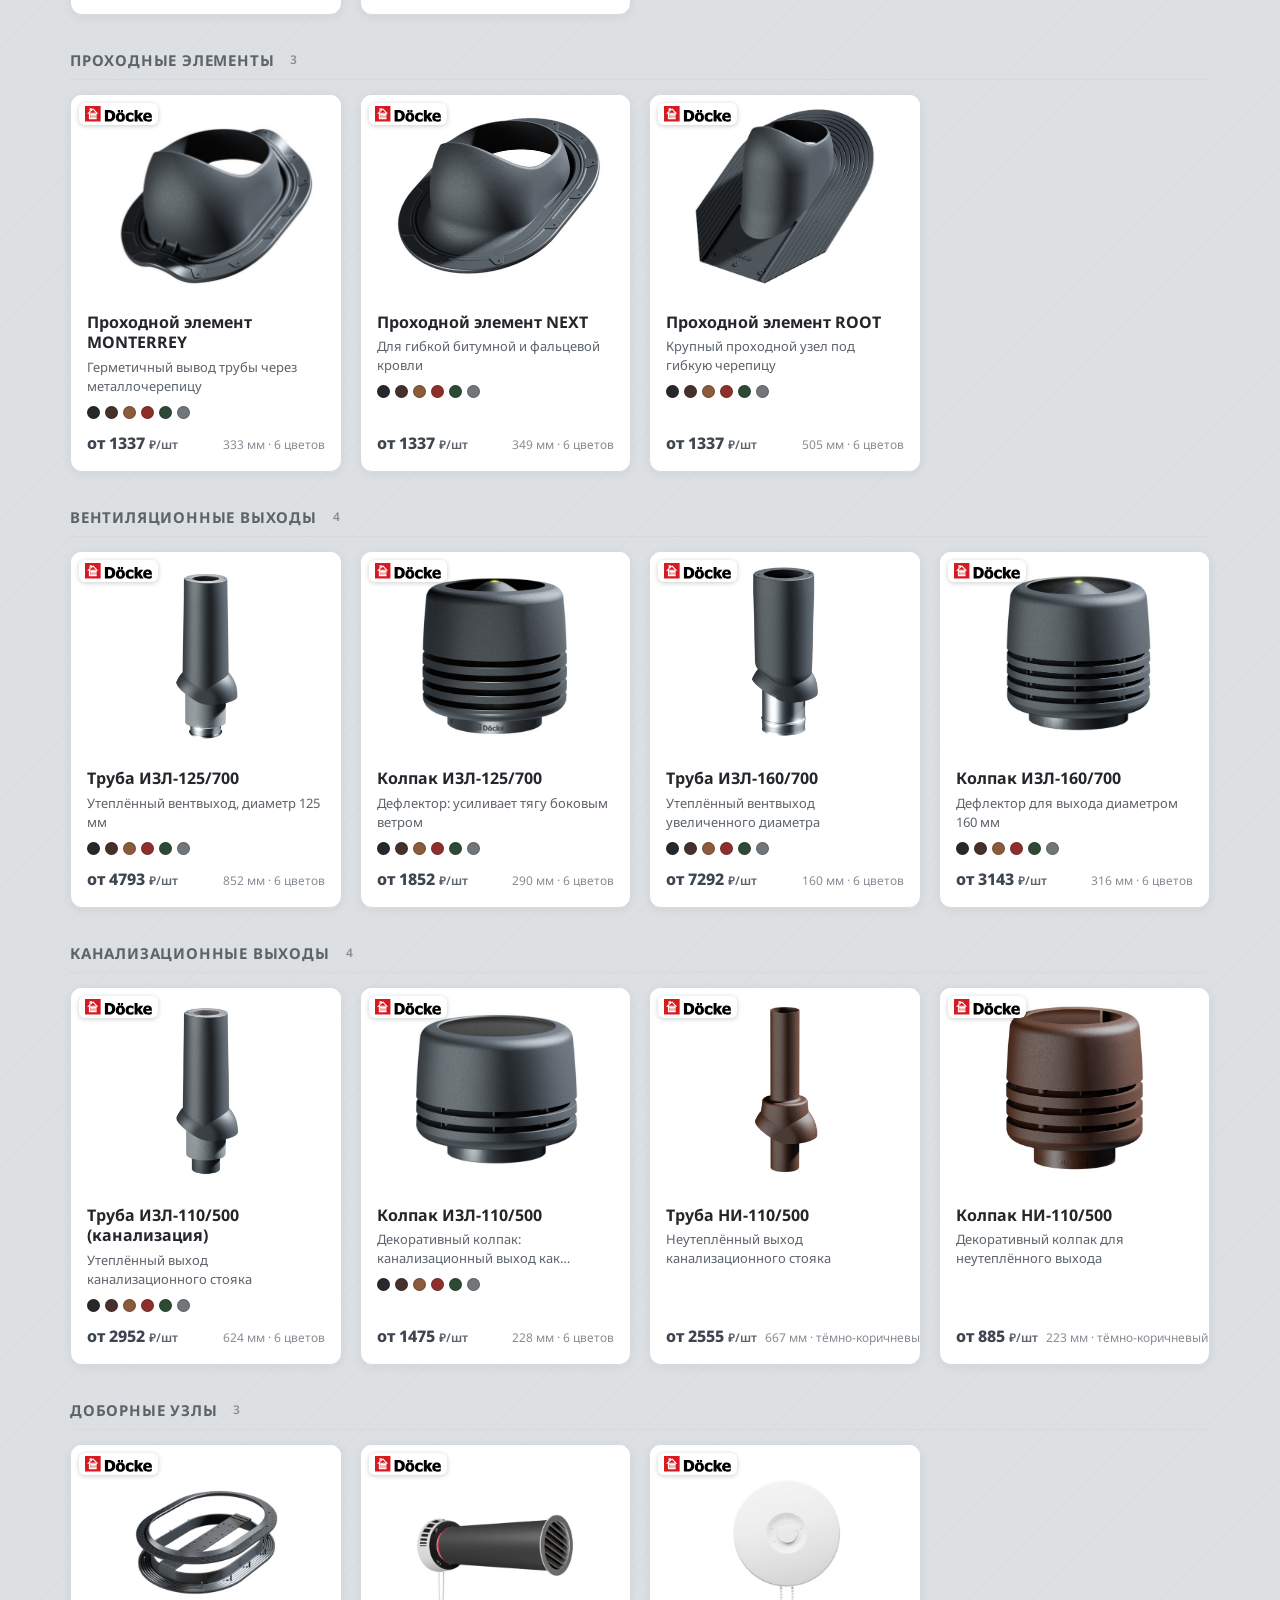
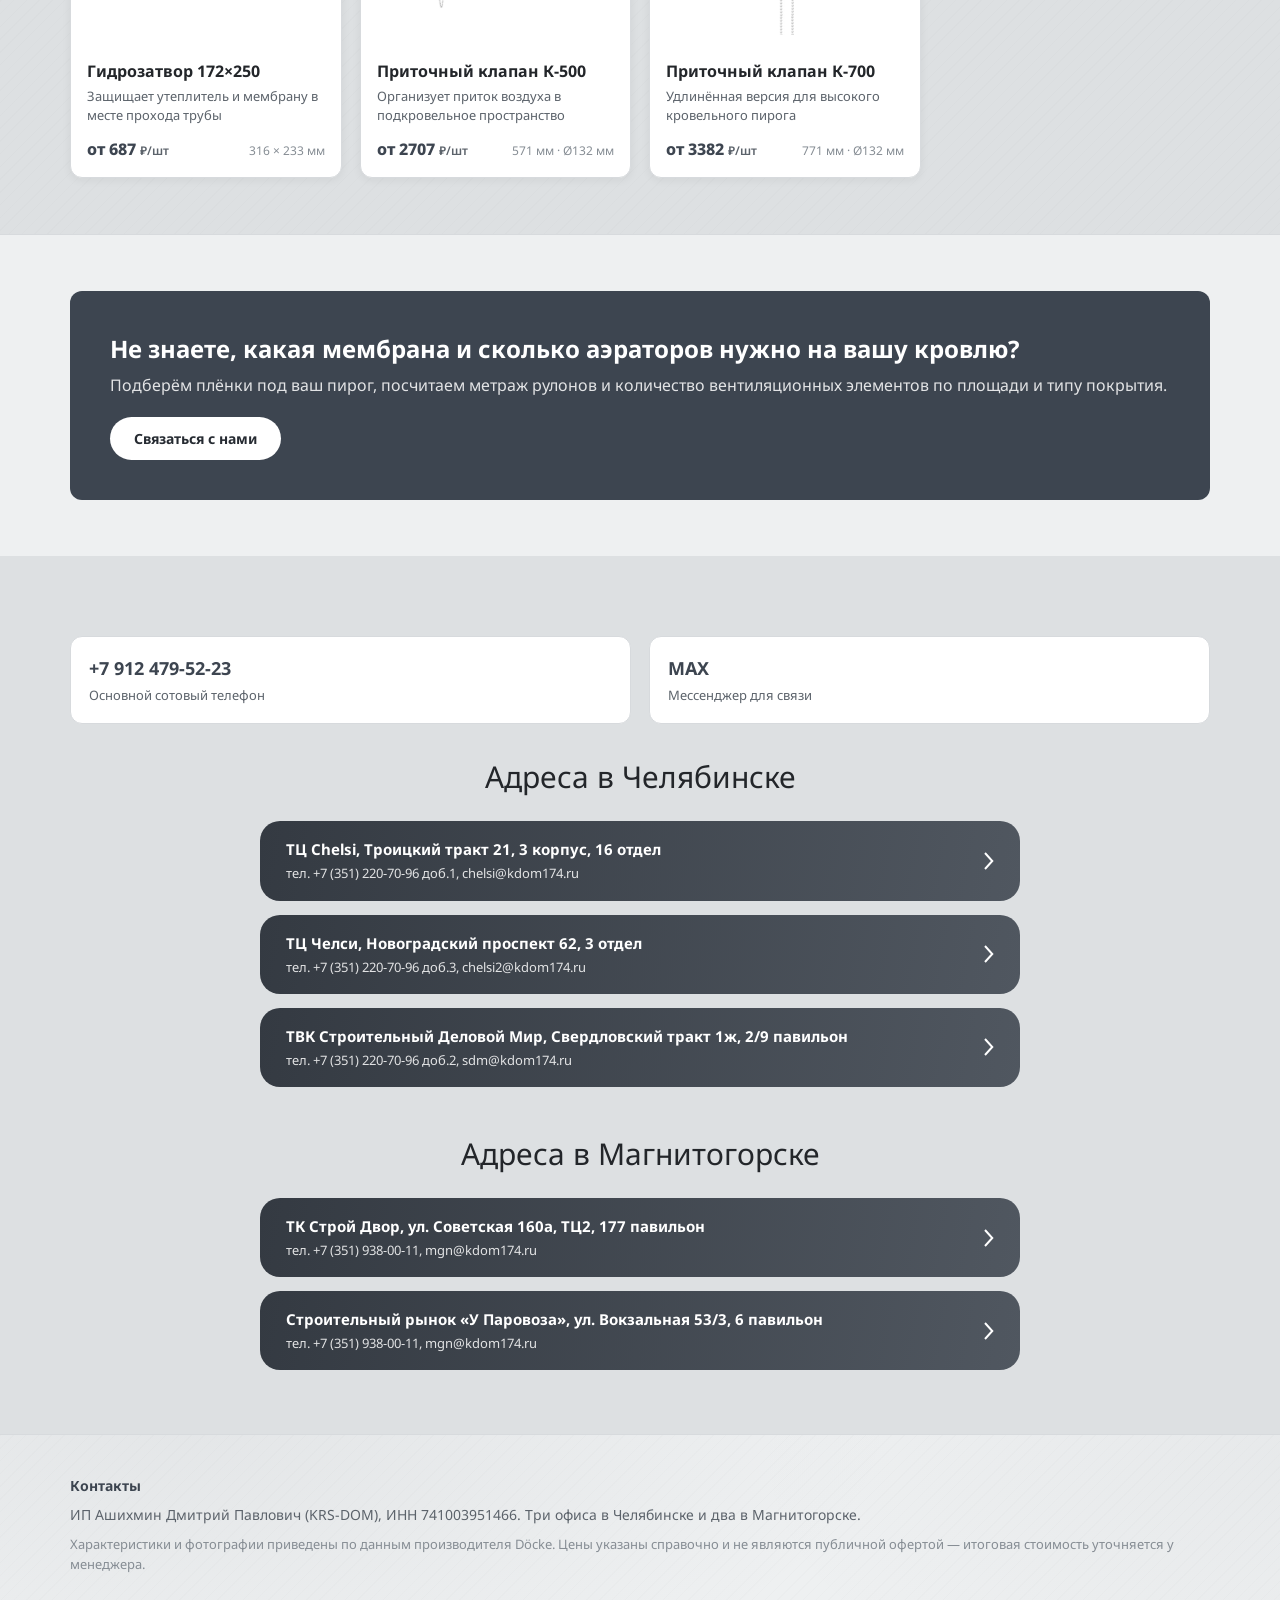
==== commit 2b78a5ca: "Add files via upload" ====
--- a/index.html
+++ b/index.html
@@ -60,11 +60,11 @@
 
 <section>
   <div class="container">
-    <h2 class="section-title">34 позиции в двух направлениях</h2>
+    <h2 class="section-title">33 позиции в двух направлениях</h2>
     <p class="section-sub">Подкровельная и фасадная изоляция и всё, что вентилирует кровлю: от конькового аэратора до канализационного выхода. Нажмите на плитку — откроются характеристики, цвета и назначение.</p>
 
     <div class="quick-nav">
-      <a href="#films">Плёнки и мембраны · 14</a>
+      <a href="#films">Плёнки и мембраны · 13</a>
       <a href="#vent">Кровельная вентиляция · 20</a>
       <a href="#pirog">Как это работает</a>
       <a href="#contacts">Где купить</a>
@@ -113,7 +113,7 @@
   <div class="container">
     <div><span class="tag">Изоляция кровли и фасада</span></div>
     <h2 class="section-title">Плёнки и мембраны Döcke</h2>
-    <p class="section-sub">14 позиций: супердиффузионные мембраны AT и диффузионная AS — наружный контур; пароизоляция B, BD и BR — внутренний; серия «Дача» — экономичный вариант для дачных и хозяйственных построек. Рулон 70 м².</p>
+    <p class="section-sub">13 позиций: супердиффузионные мембраны AT и диффузионная AS — наружный контур; пароизоляция B, BD и BR — внутренний; серия «Дача» — экономичный вариант для дачных и хозяйственных построек. Рулон 70 м².</p>
     <div id="films-grid"></div>
   </div>
 </section>
@@ -204,8 +204,8 @@
   </div>
 </footer>
 
-<script src="assets/data.js?v=1"></script>
-<script src="assets/site.js?v=2"></script>
+<script src="assets/data.js?v=2"></script>
+<script src="assets/site.js?v=3"></script>
 <script>
 /* ==================================================================
    Ц Е Н Ы   —   м е н я ю т с я   з д е с ь
@@ -226,7 +226,6 @@
 var DK_PRICES_FILMS = {
 
   /* Мембраны Döcke */
-  'Супердиффузионная мембрана AT 200 EL':  '',
   'Супердиффузионная мембрана AT 150 EL':  '8713',
   'Супердиффузионная мембрана AT 130 EL':  '7945',
   'Супердиффузионная мембрана AT 115':     '7144',
